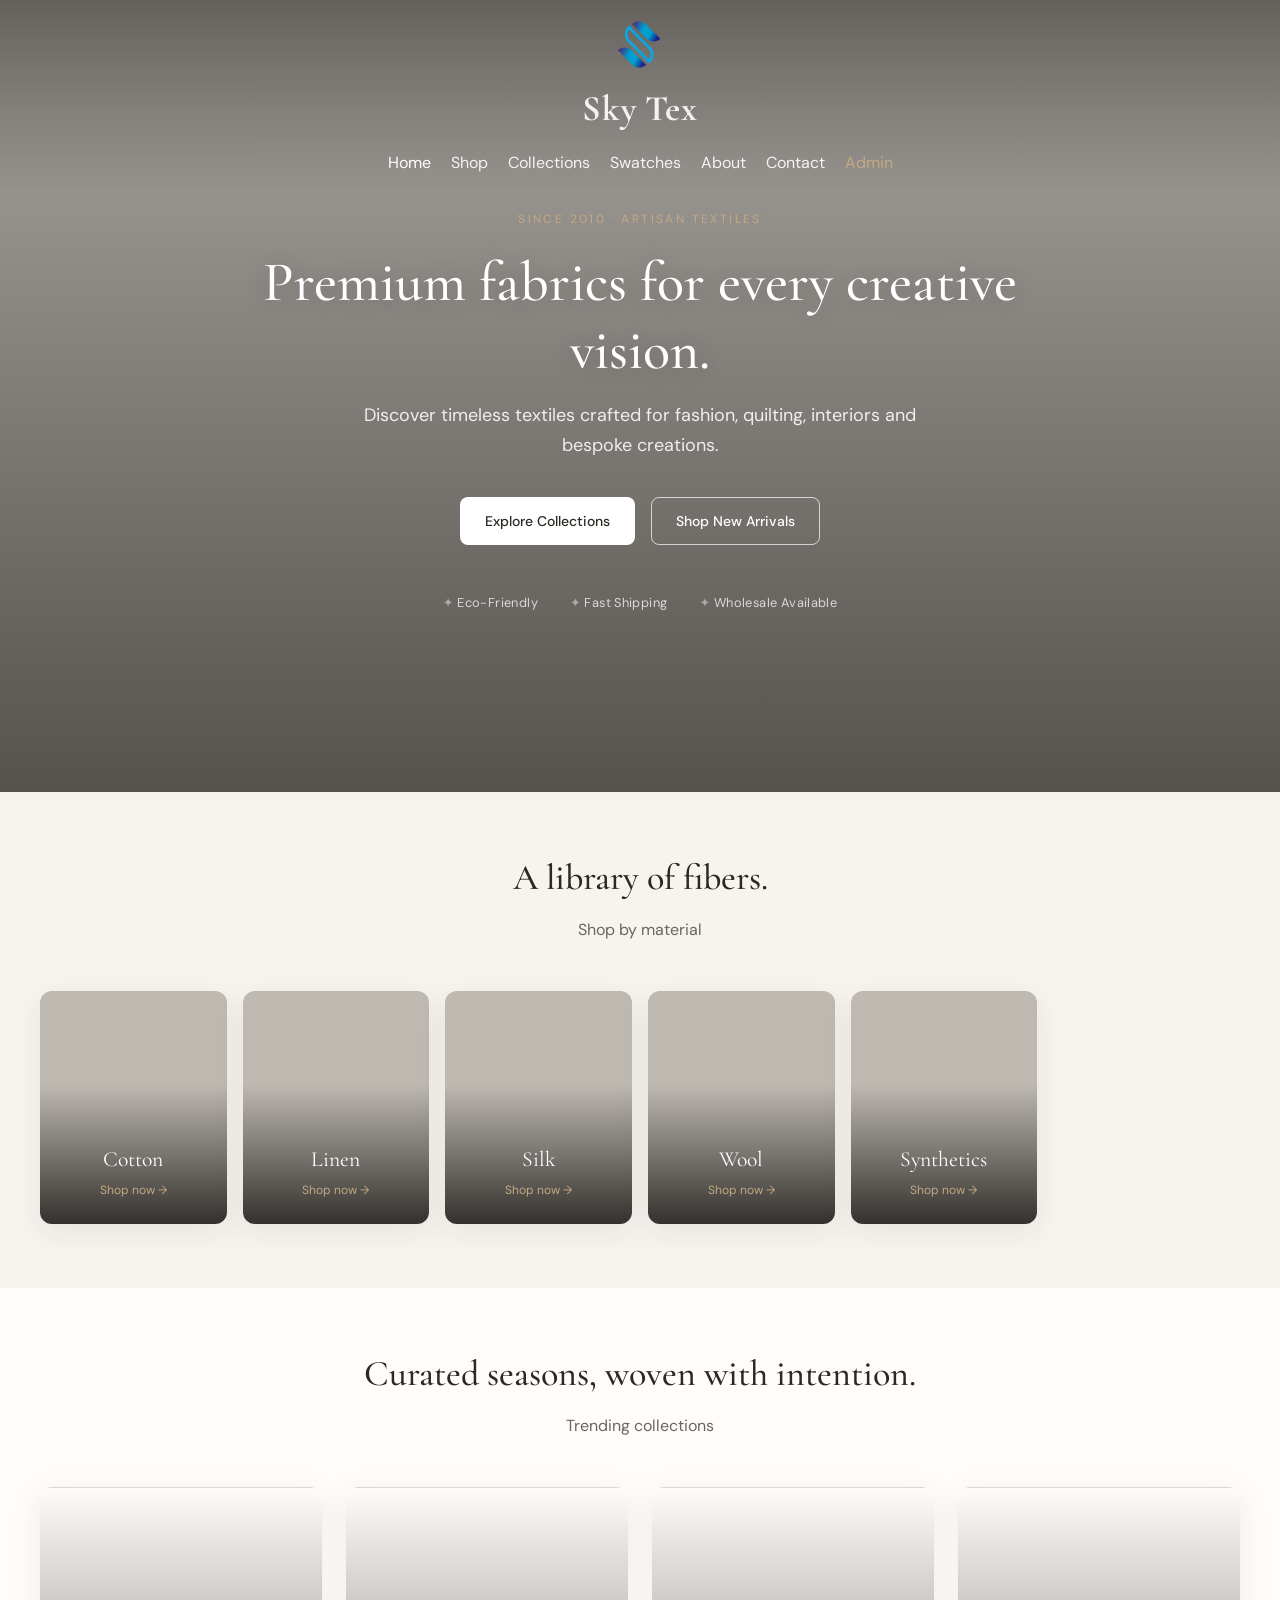
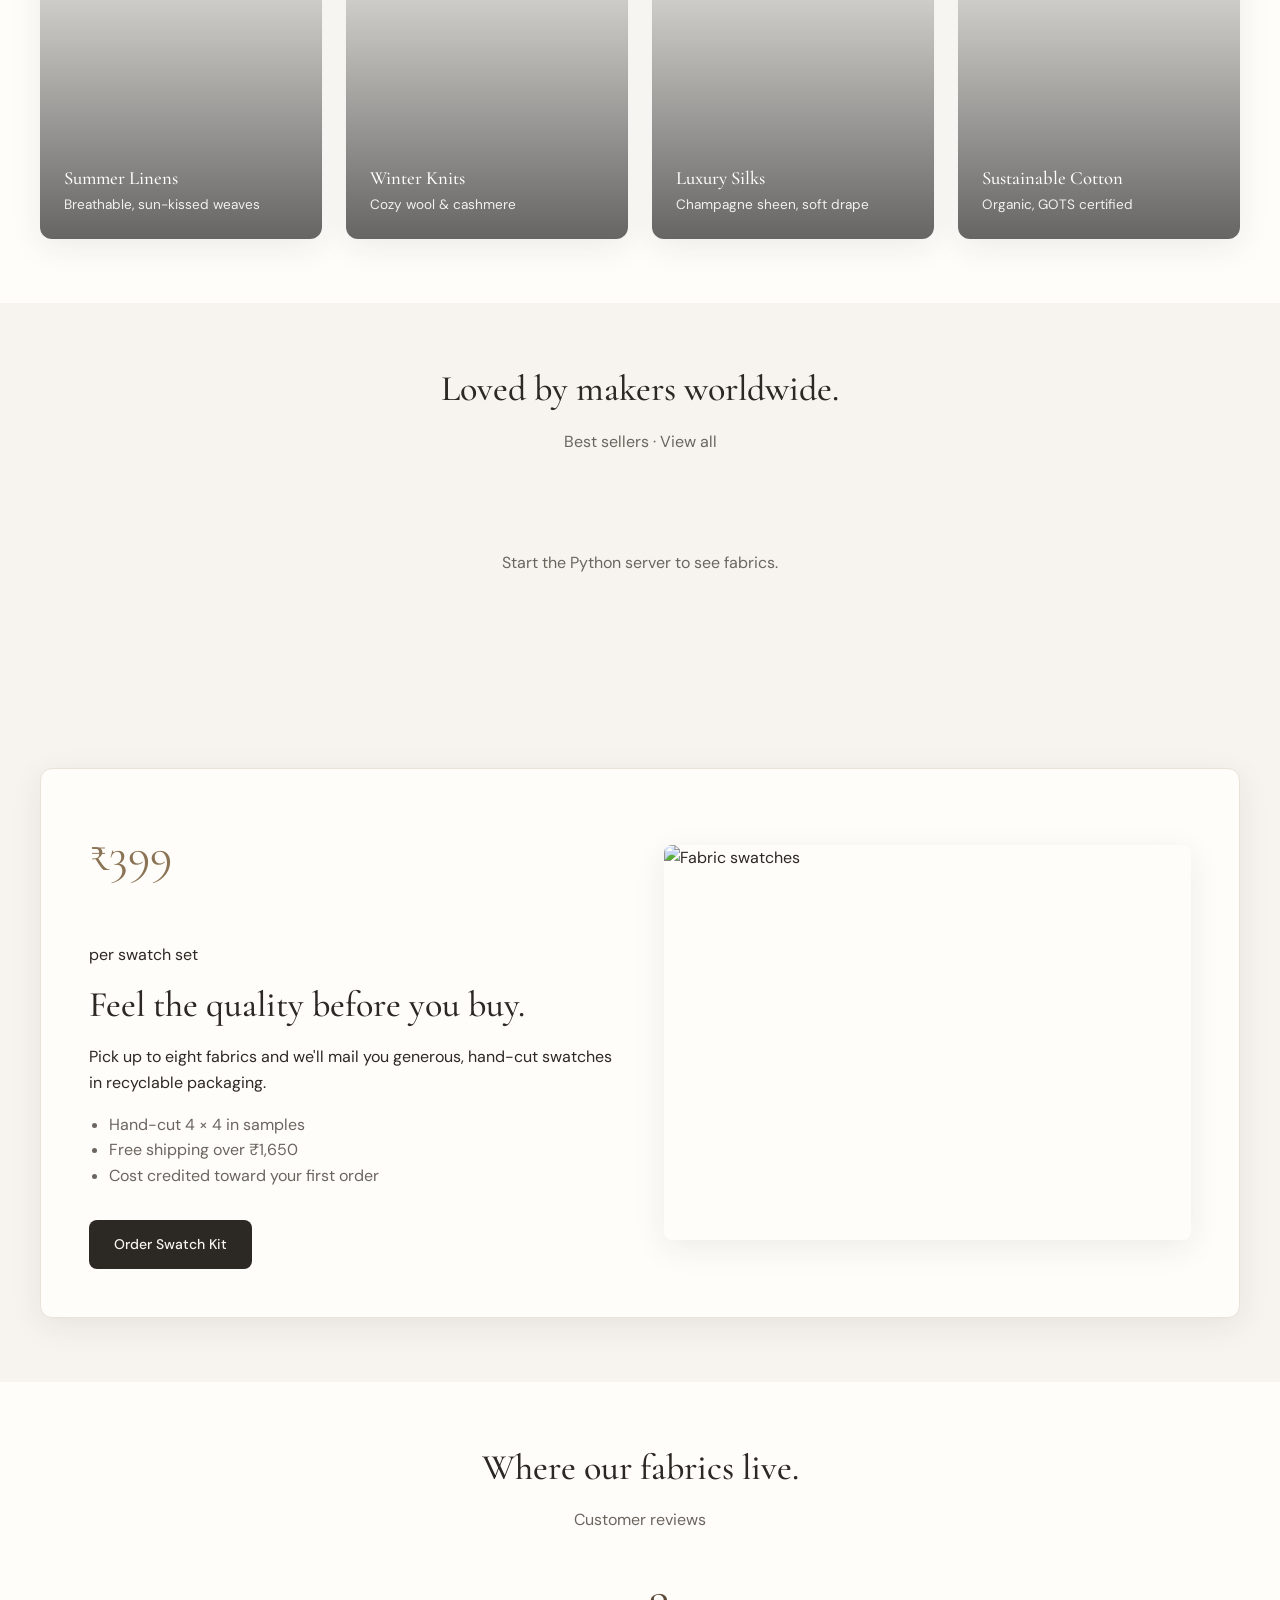
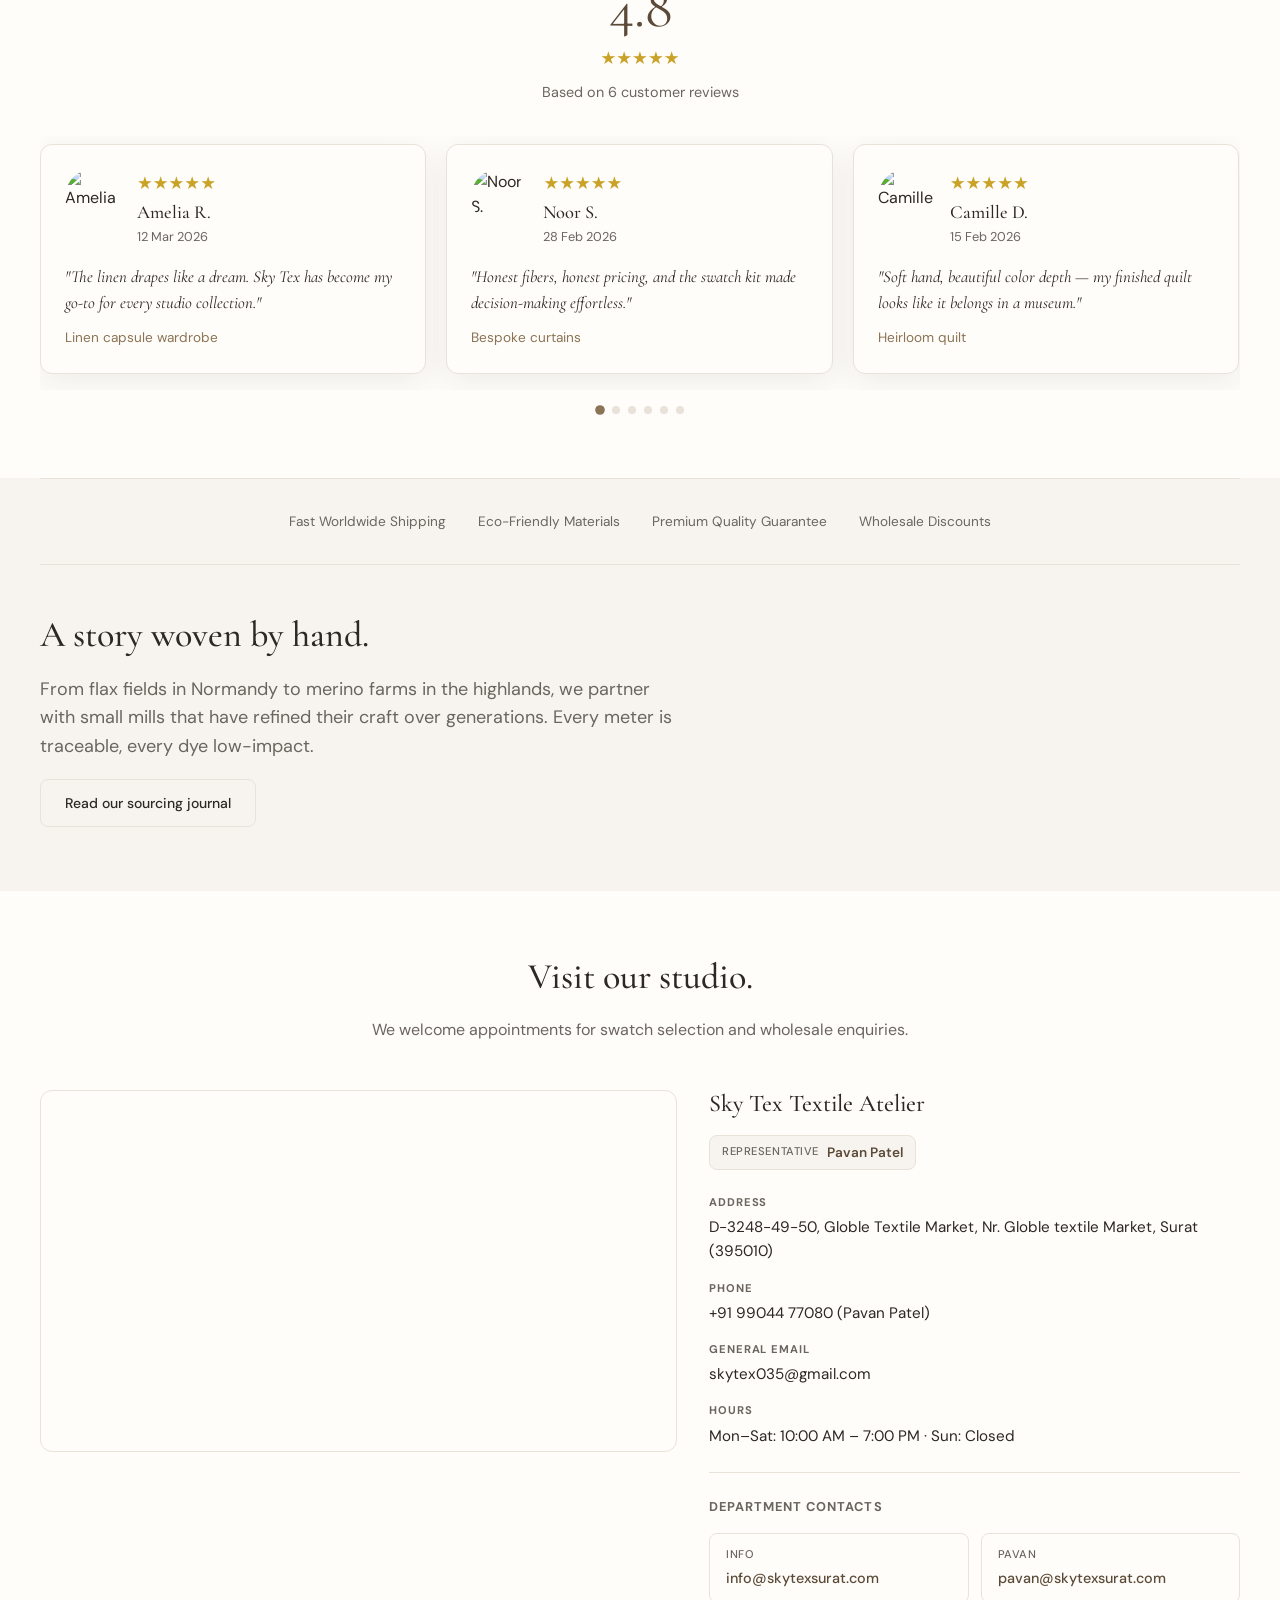
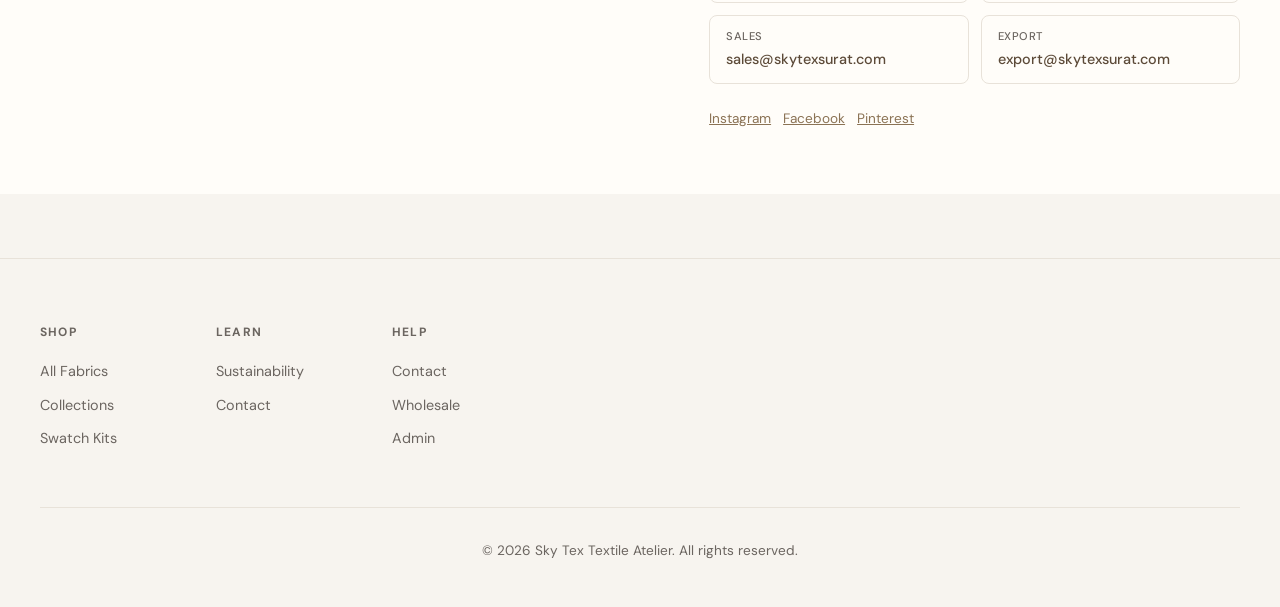
==== frontend/index.html @ 2ad79b0a "Add full project files" ====
<!DOCTYPE html>
<html lang="en">
<head>
  <meta charset="UTF-8" />
  <meta name="viewport" content="width=device-width, initial-scale=1.0" />
  <title>Sky Tex — Premium Fabrics</title>
  <link rel="preconnect" href="https://fonts.googleapis.com" />
  <link rel="preconnect" href="https://fonts.gstatic.com" crossorigin />
  <link href="https://fonts.googleapis.com/css2?family=Cormorant+Garamond:ital,wght@0,400;0,500;1,400&family=DM+Sans:wght@400;500&display=swap" rel="stylesheet" />
  <link rel="stylesheet" href="css/styles.css" />
</head>
<body class="page-home">
  <header class="site-header site-header--transparent">
    <div class="container site-header__inner">
      <a href="index.html" class="logo">
        <img src="assets/logo.png" alt="Sky Tex Logo" class="logo__img" />
        <span>Sky Tex</span>
      </a>
      <nav class="nav">
        <a href="index.html" class="is-active">Home</a>
        <a href="shop.html">Shop</a>
        <a href="collections.html">Collections</a>
        <a href="swatches.html">Swatches</a>
        <a href="about.html">About</a>
        <a href="contact.html">Contact</a>
        <a href="admin.html" class="nav-admin">Admin</a>
      </nav>
    </div>
  </header>

  <main>
    <section class="hero-banner">
      <div class="hero-banner__bg" aria-hidden="true"></div>
      <div class="hero-banner__content container">
        <p class="hero__eyebrow">Since 2010 · Artisan textiles</p>
        <h1>Premium fabrics for every creative vision.</h1>
        <p class="hero__subtitle">Discover timeless textiles crafted for fashion, quilting, interiors and bespoke creations.</p>
        <div class="hero__actions">
          <a href="collections.html" class="btn btn--light">Explore Collections</a>
          <a href="shop.html" class="btn btn--outline-light">Shop New Arrivals</a>
        </div>
        <div class="hero__badges">
          <span>Eco-Friendly</span>
          <span>Fast Shipping</span>
          <span>Wholesale Available</span>
        </div>
      </div>
    </section>

    <section class="section container">
      <div class="section__header">
        <h2>A library of fibers.</h2>
        <p>Shop by material</p>
      </div>
      <div class="material-grid">
        <a href="shop.html?material=Cotton" class="material-tile material-tile--cotton"><span>Cotton</span><small>Shop now →</small></a>
        <a href="shop.html?material=Linen" class="material-tile material-tile--linen"><span>Linen</span><small>Shop now →</small></a>
        <a href="shop.html?material=Silk" class="material-tile material-tile--silk"><span>Silk</span><small>Shop now →</small></a>
        <a href="shop.html?material=Wool" class="material-tile material-tile--wool"><span>Wool</span><small>Shop now →</small></a>
        <a href="shop.html?material=Synthetic" class="material-tile material-tile--synthetic"><span>Synthetics</span><small>Shop now →</small></a>
      </div>
    </section>

    <section class="section section--alt">
      <div class="container">
        <div class="section__header">
          <h2>Curated seasons, woven with intention.</h2>
          <p>Trending collections</p>
        </div>
        <div class="collection-cards">
          <a href="shop.html?material=Linen" class="collection-card" style="background-image:linear-gradient(to top,rgba(0,0,0,.6),transparent),url(https://ivory-weave-emporium.lovable.app/assets/coll-summer-DHcWFAnR.jpg)">
            <div><h3>Summer Linens</h3><p>Breathable, sun-kissed weaves</p></div>
          </a>
          <a href="shop.html?material=Wool" class="collection-card" style="background-image:linear-gradient(to top,rgba(0,0,0,.6),transparent),url(https://ivory-weave-emporium.lovable.app/assets/coll-winter-CS2j2F5r.jpg)">
            <div><h3>Winter Knits</h3><p>Cozy wool &amp; cashmere</p></div>
          </a>
          <a href="shop.html?material=Silk" class="collection-card" style="background-image:linear-gradient(to top,rgba(0,0,0,.6),transparent),url(https://ivory-weave-emporium.lovable.app/assets/coll-silk-BgEM3K8B.jpg)">
            <div><h3>Luxury Silks</h3><p>Champagne sheen, soft drape</p></div>
          </a>
          <a href="shop.html?material=Cotton" class="collection-card" style="background-image:linear-gradient(to top,rgba(0,0,0,.6),transparent),url(https://ivory-weave-emporium.lovable.app/assets/coll-cotton-BAh_OUdh.jpg)">
            <div><h3>Sustainable Cotton</h3><p>Organic, GOTS certified</p></div>
          </a>
        </div>
      </div>
    </section>

    <section class="section container">
      <div class="section__header">
        <h2>Loved by makers worldwide.</h2>
        <p>Best sellers · <a href="shop.html">View all</a></p>
      </div>
      <div id="bestsellers-grid" class="product-grid"></div>
    </section>

    <section class="section container">
      <div class="swatch-cta">
        <div>
          <p class="swatch-cta__price">₹399</p>
          <p>per swatch set</p>
          <h2>Feel the quality before you buy.</h2>
          <p>Pick up to eight fabrics and we'll mail you generous, hand-cut swatches in recyclable packaging.</p>
          <ul>
            <li>Hand-cut 4 × 4 in samples</li>
            <li>Free shipping over ₹1,650</li>
            <li>Cost credited toward your first order</li>
          </ul>
          <a href="swatches.html" class="btn btn--primary" style="margin-top:1rem">Order Swatch Kit</a>
        </div>
        <div>
          <img src="https://ivory-weave-emporium.lovable.app/assets/cat-linen-f832LvE8.jpg" alt="Fabric swatches" class="swatch-cta__img" />
        </div>
      </div>
    </section>

    <section class="section section--alt" id="reviews-section">
      <div class="container">
        <div class="section__header">
          <h2>Where our fabrics live.</h2>
          <p>Customer reviews</p>
        </div>
        <div id="reviews-container"></div>
      </div>
    </section>

    <div class="features-bar container">
      <span>Fast Worldwide Shipping</span>
      <span>Eco-Friendly Materials</span>
      <span>Premium Quality Guarantee</span>
      <span>Wholesale Discounts</span>
    </div>

    <section class="section container content-page">
      <h2>A story woven by hand.</h2>
      <p class="lead">From flax fields in Normandy to merino farms in the highlands, we partner with small mills that have refined their craft over generations. Every meter is traceable, every dye low-impact.</p>
      <a href="about.html" class="btn btn--ghost">Read our sourcing journal</a>
    </section>

    <section class="section section--alt location-section">
      <div class="container">
        <div class="section__header">
          <h2>Visit our studio.</h2>
          <p>We welcome appointments for swatch selection and wholesale enquiries.</p>
        </div>
        <div class="location-block">
          <div id="home-map" class="map-embed map-embed--large"></div>
          <div id="home-company-details"></div>
        </div>
      </div>
    </section>
  </main>

  <footer class="site-footer">
    <div class="container">
      <div class="footer-grid">
        <div>
          <h4>Shop</h4>
          <ul>
            <li><a href="shop.html">All Fabrics</a></li>
            <li><a href="collections.html">Collections</a></li>
            <li><a href="swatches.html">Swatch Kits</a></li>
          </ul>
        </div>
        <div>
          <h4>Learn</h4>
          <ul>
            <li><a href="about.html">Sustainability</a></li>
            <li><a href="contact.html">Contact</a></li>
          </ul>
        </div>
        <div>
          <h4>Help</h4>
          <ul>
            <li><a href="contact.html">Contact</a></li>
            <li><a href="contact.html">Wholesale</a></li>
            <li><a href="admin.html">Admin</a></li>
          </ul>
        </div>
      </div>
      <p class="footer-bottom">© 2026 Sky Tex Textile Atelier. All rights reserved.</p>
    </div>
  </footer>

  <script src="js/config.js"></script>
  <script src="js/api.js"></script>
  <script src="js/reviews.js"></script>
  <script src="js/home.js"></script>
</body>
</html>
---- frontend/css/styles.css ----
/* Sky Tex — Fabric Atelier */

:root {
  --bg: #f7f4ef;
  --bg-card: #fffdf9;
  --text: #2c2824;
  --text-muted: #6b6560;
  --accent: #8b7355;
  --accent-dark: #5c4a38;
  --accent-light: #c4a882;
  --border: #e8e2d9;
  --serif: "Cormorant Garamond", "Georgia", serif;
  --sans: "DM Sans", system-ui, sans-serif;
  --radius: 8px;
  --radius-lg: 12px;
  --shadow: 0 8px 32px rgba(44, 40, 36, 0.08);
  --shadow-lg: 0 16px 48px rgba(44, 40, 36, 0.12);
  --max: 1200px;
  --hero-img: url("https://images.unsplash.com/photo-1512436991641-6745cdb1723f?auto=format&fit=crop&w=1600&q=80");
}

*,
*::before,
*::after {
  box-sizing: border-box;
}

html {
  scroll-behavior: smooth;
}

body {
  margin: 0;
  font-family: var(--sans);
  font-size: 16px;
  line-height: 1.6;
  color: var(--text);
  background: var(--bg);
}

img {
  max-width: 100%;
  height: auto;
  display: block;
}

a {
  color: inherit;
  text-decoration: none;
}

h1, h2, h3 {
  font-family: var(--serif);
  font-weight: 500;
  line-height: 1.2;
  margin: 0 0 0.5em;
}

h1 { font-size: clamp(2.25rem, 5vw, 3.5rem); }
h2 { font-size: clamp(1.75rem, 3vw, 2.25rem); }

p { margin: 0 0 1em; }

.container {
  width: min(100% - 2rem, var(--max));
  margin-inline: auto;
}

/* Header */
.site-header {
  position: sticky;
  top: 0;
  z-index: 100;
  background: rgba(247, 244, 239, 0.95);
  backdrop-filter: blur(12px);
  border-bottom: 1px solid var(--border);
  transition: background 0.3s;
}

.site-header--transparent {
  position: fixed;
  left: 0;
  right: 0;
  background: linear-gradient(to bottom, rgba(30, 26, 22, 0.5), transparent);
  backdrop-filter: none;
  border-bottom: none;
}

.page-home .site-header--transparent .logo,
.page-home .site-header--transparent .nav a {
  color: rgba(255, 255, 255, 0.9);
}

.page-home .site-header--transparent .nav a:hover,
.page-home .site-header--transparent .nav a.is-active {
  color: #fff;
}

.page-home .site-header--transparent .nav-admin {
  color: var(--accent-light) !important;
}

.site-header__inner {
  display: flex;
  flex-direction: column;
  align-items: center;
  justify-content: center;
  padding: 1rem 0;
  gap: 0.75rem;
  width: 100%;
}

.logo {
  font-family: var(--serif);
  font-size: 2rem;
  letter-spacing: 0.02em;
  display: flex;
  flex-direction: column;
  align-items: center;
  gap: 0.5rem;
  font-weight: 700;
  text-align: center;
}

.logo__img {
  height: 3.5rem;
  width: auto;
  object-fit: contain;
  transition: transform 0.3s ease;
}

.logo span {
  font-size: 2.25rem;
}

.logo:hover .logo__img {
  transform: scale(1.05);
}

.nav {
  display: flex;
  gap: 1.25rem;
  flex-wrap: wrap;
  justify-content: center;
  text-align: center;
}

.nav a {
  font-size: 1rem;
  color: var(--text-muted);
  transition: color 0.2s;
}

.nav a:hover,
.nav a.is-active {
  color: var(--text);
}

.nav-admin {
  color: var(--accent) !important;
}

/* Buttons */
.btn {
  display: inline-flex;
  align-items: center;
  justify-content: center;
  padding: 0.75rem 1.5rem;
  font-family: var(--sans);
  font-size: 0.875rem;
  font-weight: 500;
  border: 1px solid transparent;
  border-radius: var(--radius);
  cursor: pointer;
  transition: all 0.2s;
}

.btn--primary {
  background: var(--text);
  color: var(--bg);
}

.btn--primary:hover {
  background: var(--accent-dark);
}

.btn--ghost {
  background: transparent;
  border-color: var(--border);
  color: var(--text);
}

.btn--ghost:hover {
  border-color: var(--text);
}

.btn--danger {
  background: #8b3a3a;
  color: #fff;
  border: none;
}

.btn--sm {
  padding: 0.4rem 0.75rem;
  font-size: 0.8rem;
}

.btn--block {
  width: 100%;
}

.btn--light {
  background: #fff;
  color: var(--text);
}

.btn--light:hover {
  background: var(--bg);
  transform: translateY(-1px);
}

.btn--outline-light {
  background: transparent;
  border: 1px solid rgba(255, 255, 255, 0.7);
  color: #fff;
}

.btn--outline-light:hover {
  background: rgba(255, 255, 255, 0.12);
  border-color: #fff;
}

.btn {
  transition: all 0.25s ease;
}

/* Hero banner (home) */
.hero-banner {
  position: relative;
  min-height: 88vh;
  display: flex;
  align-items: center;
  justify-content: center;
  overflow: hidden;
}

.hero-banner__bg {
  position: absolute;
  inset: 0;
  background-image: var(--hero-img);
  background-size: cover;
  background-position: center 30%;
  background-repeat: no-repeat;
  transform: scale(1.02);
}

.hero-banner__bg::after {
  content: "";
  position: absolute;
  inset: 0;
  background: linear-gradient(
    180deg,
    rgba(30, 26, 22, 0.35) 0%,
    rgba(30, 26, 22, 0.55) 50%,
    rgba(30, 26, 22, 0.75) 100%
  );
}

.hero-banner__content {
  position: relative;
  z-index: 2;
  text-align: center;
  color: #fff;
  padding: 7rem 1rem 5rem;
  max-width: 52rem;
}

.hero-banner h1 {
  color: #fff;
  text-shadow: 0 2px 24px rgba(0, 0, 0, 0.2);
  margin-bottom: 1rem;
}

.hero__subtitle {
  font-size: 1.125rem;
  color: rgba(255, 255, 255, 0.88);
  max-width: 36rem;
  margin: 0 auto 0.5rem;
  line-height: 1.7;
}

.hero__eyebrow {
  font-size: 0.75rem;
  letter-spacing: 0.2em;
  text-transform: uppercase;
  color: var(--accent-light);
  margin-bottom: 1.25rem;
}

.hero__actions {
  display: flex;
  gap: 1rem;
  justify-content: center;
  flex-wrap: wrap;
  margin-top: 2.25rem;
}

.hero__badges {
  display: flex;
  gap: 2rem;
  justify-content: center;
  flex-wrap: wrap;
  margin-top: 3rem;
  font-size: 0.8rem;
  color: rgba(255, 255, 255, 0.75);
  letter-spacing: 0.03em;
}

.hero__badges span::before {
  content: "✦ ";
  opacity: 0.6;
}

/* Legacy hero (other pages) */
.hero {
  padding: 4rem 0 5rem;
  text-align: center;
}

/* Sections */
.section {
  padding: 4rem 0;
}

.section--alt {
  background: var(--bg-card);
}

.section__header {
  text-align: center;
  max-width: 36rem;
  margin: 0 auto 3rem;
}

.section__header p {
  color: var(--text-muted);
}

/* Material tiles */
.material-grid {
  display: grid;
  grid-template-columns: repeat(auto-fill, minmax(160px, 1fr));
  gap: 1rem;
}

.material-tile {
  aspect-ratio: 4/5;
  background-color: var(--border);
  background-size: cover;
  background-position: center;
  border-radius: var(--radius-lg);
  display: flex;
  flex-direction: column;
  align-items: center;
  justify-content: flex-end;
  padding: 1.5rem;
  position: relative;
  overflow: hidden;
  transition: transform 0.3s ease, box-shadow 0.3s ease;
  box-shadow: var(--shadow);
  color: #fff;
}

.material-tile::before {
  content: "";
  position: absolute;
  inset: 0;
  background: linear-gradient(to top, rgba(20, 18, 16, 0.85) 0%, rgba(20, 18, 16, 0.2) 60%);
  transition: opacity 0.3s;
}

.material-tile:hover {
  transform: translateY(-6px);
  box-shadow: var(--shadow-lg);
}

.material-tile:hover::before {
  background: linear-gradient(to top, rgba(20, 18, 16, 0.9) 0%, rgba(20, 18, 16, 0.35) 70%);
}

.material-tile span,
.material-tile small {
  position: relative;
  z-index: 1;
}

.material-tile span {
  font-family: var(--serif);
  font-size: 1.35rem;
}

.material-tile small {
  font-size: 0.75rem;
  color: var(--accent-light);
  margin-top: 0.25rem;
}

.material-tile--cotton {
  background-image: url("https://ivory-weave-emporium.lovable.app/assets/cat-cotton-mljruhGk.jpg");
}

.material-tile--linen {
  background-image: url("https://ivory-weave-emporium.lovable.app/assets/cat-linen-f832LvE8.jpg");
}

.material-tile--silk {
  background-image: url("https://ivory-weave-emporium.lovable.app/assets/cat-silk-BJp8dj0T.jpg");
}

.material-tile--wool {
  background-image: url("https://ivory-weave-emporium.lovable.app/assets/cat-wool-DdISQokk.jpg");
}

.material-tile--synthetic {
  background-image: url("https://ivory-weave-emporium.lovable.app/assets/cat-synthetic-DbaEibcz.jpg");
}

/* Product grid */
.product-grid {
  display: grid;
  grid-template-columns: repeat(auto-fill, minmax(240px, 1fr));
  gap: 1.5rem;
}

.product-card {
  background: var(--bg-card);
  border-radius: var(--radius-lg);
  overflow: hidden;
  box-shadow: var(--shadow);
  transition: transform 0.3s ease, box-shadow 0.3s ease;
  border: 1px solid rgba(232, 226, 217, 0.6);
}

.product-card:hover {
  transform: translateY(-2px);
}

.product-card__image-wrap {
  display: block;
  position: relative;
  aspect-ratio: 3/4;
  overflow: hidden;
}

.product-card__image-wrap img {
  width: 100%;
  height: 100%;
  object-fit: cover;
}

.product-card__overlay {
  position: absolute;
  inset: 0;
  background: rgba(44, 40, 36, 0.35);
  display: flex;
  align-items: center;
  justify-content: center;
  opacity: 0;
  transition: opacity 0.2s;
}

.product-card:hover .product-card__overlay {
  opacity: 1;
}

.product-card__body {
  padding: 1rem 1.25rem 1.25rem;
}

.product-card__title {
  font-family: var(--serif);
  font-size: 1.1rem;
  display: block;
  margin-bottom: 0.25rem;
}

.product-card__meta {
  font-size: 0.8rem;
  color: var(--text-muted);
  margin: 0;
}

.product-card__price {
  font-weight: 500;
  margin: 0.25rem 0 0;
}

/* Shop page */
.shop-header {
  padding: 5rem 0 2.5rem;
  text-align: center;
  background: linear-gradient(180deg, #ebe6de 0%, var(--bg) 100%);
  margin: 0 calc(-1 * min(1rem, 50vw - 600px));
  padding-left: 1rem;
  padding-right: 1rem;
}

.shop-header h1 {
  font-size: clamp(2rem, 4vw, 2.75rem);
}

.shop-header p {
  color: var(--text-muted);
}

.filters {
  display: flex;
  flex-wrap: wrap;
  gap: 2rem;
  justify-content: center;
  padding: 1.5rem 0 2rem;
  border-bottom: 1px solid var(--border);
  margin-bottom: 2rem;
}

.filter-group h4 {
  font-size: 0.75rem;
  text-transform: uppercase;
  letter-spacing: 0.1em;
  color: var(--text-muted);
  margin: 0 0 0.5rem;
  font-family: var(--sans);
  font-weight: 500;
}

.filter-pills {
  display: flex;
  flex-wrap: wrap;
  gap: 0.5rem;
}

.filter-pills button {
  padding: 0.35rem 0.75rem;
  font-size: 0.8rem;
  background: transparent;
  border: 1px solid var(--border);
  border-radius: 999px;
  cursor: pointer;
  font-family: var(--sans);
  transition: all 0.2s;
}

.filter-pills button:hover,
.filter-pills button.is-active {
  background: var(--text);
  color: var(--bg);
  border-color: var(--text);
}

.search-bar {
  max-width: 320px;
  margin: 0 auto 2rem;
}

.search-bar input {
  width: 100%;
  padding: 0.75rem 1rem;
  border: 1px solid var(--border);
  border-radius: var(--radius);
  font-family: var(--sans);
  background: var(--bg-card);
}

/* Product detail */
.breadcrumb {
  font-size: 0.85rem;
  color: var(--text-muted);
  margin-bottom: 2rem;
}

.breadcrumb a:hover {
  color: var(--text);
}

.product-detail {
  display: grid;
  grid-template-columns: 1fr 1fr;
  gap: 3rem;
  align-items: start;
}

@media (max-width: 768px) {
  .product-detail {
    grid-template-columns: 1fr;
  }
}

.product-detail__image {
  border-radius: var(--radius);
  overflow: hidden;
  background: var(--border);
}

.product-detail__image img {
  width: 100%;
  aspect-ratio: 3/4;
  object-fit: cover;
}

.tag {
  display: inline-block;
  font-size: 0.75rem;
  text-transform: uppercase;
  letter-spacing: 0.08em;
  color: var(--accent);
  margin-bottom: 0.5rem;
}

.product-detail__reviews {
  color: var(--text-muted);
  font-size: 0.9rem;
}

.product-detail__price {
  font-size: 1.5rem;
  font-weight: 500;
  margin: 1rem 0;
}

.product-detail__desc {
  color: var(--text-muted);
  margin-bottom: 1.5rem;
}

.spec-list {
  display: grid;
  grid-template-columns: repeat(2, 1fr);
  gap: 0.75rem 1.5rem;
  margin: 0 0 2rem;
  font-size: 0.9rem;
}

.spec-list dt {
  color: var(--text-muted);
  font-weight: 400;
}

.spec-list dd {
  margin: 0;
  font-weight: 500;
}

.trust-badges {
  list-style: none;
  padding: 0;
  margin: 1.5rem 0 0;
  font-size: 0.85rem;
  color: var(--text-muted);
}

.trust-badges li {
  padding: 0.25rem 0;
}

/* Collections / content pages */
.content-page {
  padding: 3rem 0 4rem;
}

.content-page .lead {
  font-size: 1.125rem;
  color: var(--text-muted);
  max-width: 40rem;
}

.collection-cards {
  display: grid;
  grid-template-columns: repeat(auto-fill, minmax(260px, 1fr));
  gap: 1.5rem;
  margin-top: 2rem;
}

.collection-card {
  position: relative;
  border-radius: var(--radius-lg);
  overflow: hidden;
  aspect-ratio: 4/5;
  display: flex;
  align-items: flex-end;
  padding: 1.5rem;
  color: #fff;
  background-size: cover;
  background-position: center;
  box-shadow: var(--shadow);
  transition: transform 0.3s ease, box-shadow 0.3s ease;
}

.collection-card:hover {
  transform: translateY(-4px);
  box-shadow: var(--shadow-lg);
}

.collection-card h3 {
  color: #fff;
  margin: 0;
}

.collection-card p {
  font-size: 0.85rem;
  opacity: 0.9;
  margin: 0.25rem 0 0;
}

/* Swatch CTA */
.swatch-cta {
  display: grid;
  grid-template-columns: 1fr 1fr;
  gap: 3rem;
  align-items: center;
  background: var(--bg-card);
  padding: 3rem;
  border-radius: var(--radius-lg);
  box-shadow: var(--shadow);
  border: 1px solid var(--border);
}

.swatch-cta img,
.swatch-cta__img {
  border-radius: var(--radius);
  box-shadow: var(--shadow);
  width: 100%;
  aspect-ratio: 4/3;
  object-fit: cover;
}

@media (max-width: 768px) {
  .swatch-cta {
    grid-template-columns: 1fr;
  }
}

.swatch-cta__price {
  font-family: var(--serif);
  font-size: 3rem;
  color: var(--accent);
}

.swatch-cta ul {
  padding-left: 1.25rem;
  color: var(--text-muted);
}

/* Contact form */
.contact-form {
  max-width: 28rem;
  margin-top: 2rem;
}

.contact-form label {
  display: block;
  font-size: 0.85rem;
  margin-bottom: 0.35rem;
}

.contact-form input,
.contact-form textarea,
.admin-form input,
.admin-form select,
.admin-form textarea,
.stacked-form input {
  width: 100%;
  padding: 0.75rem 1rem;
  margin-bottom: 0;
  border: 1px solid var(--border);
  border-radius: var(--radius);
  font-family: var(--sans);
  font-size: 0.95rem;
  background: var(--bg);
  transition: border-color 0.2s, box-shadow 0.2s;
}

.contact-form input:focus,
.contact-form textarea:focus,
.admin-form input:focus,
.admin-form select:focus,
.admin-form textarea:focus,
.stacked-form input:focus {
  outline: none;
  border-color: var(--accent);
  box-shadow: 0 0 0 3px rgba(139, 115, 85, 0.15);
}

/* Stacked forms (admin login, etc.) */
.stacked-form .form-field,
.admin-form .form-row > div {
  margin-bottom: 1.25rem;
}

.stacked-form label,
.admin-form label,
.admin-login label {
  display: block;
  font-size: 0.8rem;
  font-weight: 500;
  letter-spacing: 0.04em;
  text-transform: uppercase;
  color: var(--text-muted);
  margin-bottom: 0.45rem;
}

.admin-form .form-row {
  gap: 1rem 1.25rem;
  margin-bottom: 0.25rem;
}

/* Newsletter */
.newsletter {
  text-align: center;
  padding: 3rem;
  background: var(--text);
  color: var(--bg);
  border-radius: var(--radius);
}

.newsletter h3 {
  color: var(--bg);
  font-style: italic;
}

.newsletter form {
  display: flex;
  gap: 0.5rem;
  max-width: 400px;
  margin: 1.5rem auto 0;
  flex-wrap: wrap;
  justify-content: center;
}

.newsletter input {
  flex: 1;
  min-width: 200px;
  padding: 0.75rem 1rem;
  border: none;
  border-radius: var(--radius);
}

/* Footer */
.site-footer {
  padding: 4rem 0 2rem;
  border-top: 1px solid var(--border);
  margin-top: 4rem;
}

.footer-grid {
  display: grid;
  grid-template-columns: repeat(auto-fill, minmax(140px, 1fr));
  gap: 2rem;
  margin-bottom: 3rem;
}

.footer-grid h4 {
  font-size: 0.75rem;
  text-transform: uppercase;
  letter-spacing: 0.1em;
  color: var(--text-muted);
  margin: 0 0 1rem;
  font-family: var(--sans);
}

.footer-grid ul {
  list-style: none;
  padding: 0;
  margin: 0;
}

.footer-grid li {
  margin-bottom: 0.5rem;
}

.footer-grid a {
  font-size: 0.9rem;
  color: var(--text-muted);
}

.footer-grid a:hover {
  color: var(--text);
}

.footer-bottom {
  text-align: center;
  font-size: 0.85rem;
  color: var(--text-muted);
  padding-top: 2rem;
  border-top: 1px solid var(--border);
}

/* Admin */
.admin-page {
  min-height: 80vh;
  padding: 3rem 0;
}

.admin-login {
  max-width: 420px;
  margin: 4rem auto;
  padding: 2.75rem 2.5rem;
  background: var(--bg-card);
  border-radius: var(--radius-lg);
  box-shadow: var(--shadow-lg);
  border: 1px solid var(--border);
}

.admin-login h1 {
  text-align: center;
  font-size: 2.25rem;
  margin-bottom: 0.25rem;
}

.admin-login .stacked-form {
  margin-top: 1.5rem;
}

.admin-login .btn--block {
  margin-top: 0.5rem;
  padding: 0.9rem;
}

.admin-login__subtitle {
  text-align: center;
  color: var(--text-muted);
  margin: 0 0 0.5rem;
  font-size: 0.95rem;
}

.admin-page {
  background: linear-gradient(180deg, var(--bg) 0%, #efe9e0 100%);
  min-height: calc(100vh - 80px);
}

.error-msg {
  color: #8b3a3a;
  font-size: 0.9rem;
  margin-top: 0.5rem;
}

.admin-dashboard h1 {
  margin-bottom: 0.5rem;
}

.admin-form {
  background: var(--bg-card);
  padding: 2rem;
  border-radius: var(--radius);
  margin: 2rem 0;
  box-shadow: var(--shadow);
}

.admin-form .form-row {
  display: grid;
  grid-template-columns: repeat(auto-fill, minmax(200px, 1fr));
  gap: 0 1rem;
}

.admin-table-wrap {
  overflow-x: auto;
}

.admin-table {
  width: 100%;
  border-collapse: collapse;
  font-size: 0.9rem;
}

.admin-table th,
.admin-table td {
  padding: 0.75rem;
  text-align: left;
  border-bottom: 1px solid var(--border);
}

.admin-thumb {
  width: 48px;
  height: 48px;
  object-fit: cover;
  border-radius: var(--radius);
}

.admin-actions {
  display: flex;
  gap: 0.5rem;
}

.admin-header {
  display: flex;
  justify-content: space-between;
  align-items: center;
  flex-wrap: wrap;
  gap: 1rem;
}

.hidden {
  display: none !important;
}

.empty-state {
  text-align: center;
  color: var(--text-muted);
  padding: 3rem;
  grid-column: 1 / -1;
}

/* Customer reviews */
.reviews-summary {
  text-align: center;
  margin-bottom: 2rem;
}

.reviews-summary__number {
  font-family: var(--serif);
  font-size: 3.5rem;
  line-height: 1;
  color: var(--accent-dark);
}

.reviews-summary__stars {
  margin: 0.5rem 0;
}

.reviews-summary__count {
  color: var(--text-muted);
  font-size: 0.9rem;
  margin: 0;
}

.star {
  color: var(--border);
  font-size: 1.1rem;
}

.star--filled {
  color: #c9a227;
}

.reviews-carousel {
  position: relative;
  display: flex;
  align-items: center;
  gap: 0.5rem;
}

.reviews-carousel__track {
  display: flex;
  gap: 1.25rem;
  overflow-x: auto;
  scroll-snap-type: x mandatory;
  scroll-behavior: smooth;
  -webkit-overflow-scrolling: touch;
  padding: 0.5rem 0 1rem;
  scrollbar-width: none;
}

.reviews-carousel__track::-webkit-scrollbar {
  display: none;
}

.review-card {
  flex: 0 0 min(100%, 340px);
  scroll-snap-align: start;
  background: var(--bg-card);
  padding: 1.5rem;
  border-radius: var(--radius-lg);
  border: 1px solid var(--border);
  box-shadow: var(--shadow);
}

.review-card__header {
  display: flex;
  gap: 1rem;
  align-items: flex-start;
  margin-bottom: 1rem;
}

.review-card__avatar {
  width: 56px;
  height: 56px;
  border-radius: 50%;
  object-fit: cover;
  flex-shrink: 0;
}

.review-card__name {
  font-family: var(--serif);
  font-size: 1.15rem;
  margin: 0.25rem 0 0;
}

.review-card__date {
  font-size: 0.8rem;
  color: var(--text-muted);
}

.review-card__text {
  font-family: var(--serif);
  font-size: 1.05rem;
  font-style: italic;
  margin: 0 0 0.75rem;
  line-height: 1.5;
}

.review-card__project {
  font-size: 0.85rem;
  color: var(--accent);
  margin: 0;
}

.reviews-carousel__btn {
  flex-shrink: 0;
  width: 2.5rem;
  height: 2.5rem;
  border: 1px solid var(--border);
  border-radius: 50%;
  background: var(--bg-card);
  cursor: pointer;
  font-size: 1.5rem;
  line-height: 1;
  color: var(--text);
  transition: all 0.2s;
}

.reviews-carousel__btn:hover {
  background: var(--text);
  color: var(--bg);
  border-color: var(--text);
}

.reviews-dots {
  display: flex;
  justify-content: center;
  gap: 0.5rem;
  margin-top: 1rem;
}

.reviews-dot {
  width: 8px;
  height: 8px;
  border-radius: 50%;
  border: none;
  background: var(--border);
  cursor: pointer;
  padding: 0;
}

.reviews-dot.is-active {
  background: var(--accent);
  transform: scale(1.2);
}

@media (min-width: 900px) {
  .review-card {
    flex: 0 0 calc(33.333% - 0.85rem);
  }
  .reviews-carousel__btn {
    display: none;
  }
}

/* Product gallery */
.product-gallery {
  display: flex;
  flex-direction: column;
  gap: 1rem;
}

.gallery-main {
  border-radius: var(--radius-lg);
  overflow: hidden;
  background: var(--border);
  aspect-ratio: 3/4;
}

.gallery-main__zoom {
  display: block;
  width: 100%;
  height: 100%;
  padding: 0;
  border: none;
  background: none;
  cursor: zoom-in;
}

.gallery-main__img {
  width: 100%;
  height: 100%;
  object-fit: cover;
}

.gallery-main__video {
  width: 100%;
  height: 100%;
  min-height: 320px;
}

.gallery-main__video iframe,
.gallery-main__video video {
  width: 100%;
  height: 100%;
  min-height: 360px;
  border: none;
  display: block;
}

.gallery-thumbs {
  display: grid;
  grid-template-columns: repeat(auto-fill, minmax(72px, 1fr));
  gap: 0.5rem;
}

.gallery-thumb {
  position: relative;
  padding: 0;
  border: 2px solid transparent;
  border-radius: var(--radius);
  overflow: hidden;
  cursor: pointer;
  aspect-ratio: 1;
  background: var(--border);
}

.gallery-thumb.is-active {
  border-color: var(--accent);
}

.gallery-thumb img {
  width: 100%;
  height: 100%;
  object-fit: cover;
}

.gallery-thumb__play {
  position: absolute;
  inset: 0;
  display: flex;
  align-items: center;
  justify-content: center;
  background: rgba(44, 40, 36, 0.45);
  color: #fff;
  font-size: 1.25rem;
}

/* Lightbox */
.lightbox {
  position: fixed;
  inset: 0;
  z-index: 1000;
  display: flex;
  align-items: center;
  justify-content: center;
}

.lightbox__backdrop {
  position: absolute;
  inset: 0;
  background: rgba(20, 18, 16, 0.9);
}

.lightbox__content {
  position: relative;
  z-index: 1;
  max-width: min(95vw, 1100px);
  max-height: 90vh;
}

.lightbox__body img {
  max-width: 100%;
  max-height: 90vh;
  object-fit: contain;
  border-radius: var(--radius);
}

.lightbox__close {
  position: absolute;
  top: -2.5rem;
  right: 0;
  background: none;
  border: none;
  color: #fff;
  font-size: 2rem;
  cursor: pointer;
}

/* WhatsApp button */
.btn--whatsapp {
  background: #25d366;
  color: #fff;
  border: none;
  gap: 0.5rem;
}

.btn--whatsapp:hover {
  background: #1da851;
  color: #fff;
}

.btn__icon {
  flex-shrink: 0;
}

.product-purchase {
  margin: 1.5rem 0;
  padding: 1.25rem;
  background: var(--bg-card);
  border: 1px solid var(--border);
  border-radius: var(--radius-lg);
}

.product-purchase__label {
  font-size: 0.75rem;
  text-transform: uppercase;
  letter-spacing: 0.08em;
  color: var(--text-muted);
  margin: 0 0 0.25rem;
}

.product-purchase__price {
  font-family: var(--serif);
  font-size: 2rem;
  font-weight: 500;
  margin: 0 0 1rem;
  color: var(--accent-dark);
}

/* Location / map */
.location-block {
  display: grid;
  grid-template-columns: 1.2fr 1fr;
  gap: 2rem;
  align-items: start;
}

.map-embed {
  border-radius: var(--radius-lg);
  overflow: hidden;
  border: 1px solid var(--border);
  min-height: 280px;
}

.map-embed--large {
  min-height: 360px;
}

.map-embed iframe {
  display: block;
  width: 100%;
  height: 100%;
  min-height: inherit;
}

.company-details h3 {
  font-size: 1.5rem;
  margin-bottom: 1rem;
}

.company-details__list {
  list-style: none;
  padding: 0;
  margin: 0 0 1.5rem;
}

.company-details__list li {
  margin-bottom: 1rem;
  font-size: 0.95rem;
}

.company-details__list strong {
  display: block;
  font-size: 0.7rem;
  text-transform: uppercase;
  letter-spacing: 0.08em;
  color: var(--text-muted);
  margin-bottom: 0.2rem;
  font-family: var(--sans);
}

.company-details__social {
  display: flex;
  flex-wrap: wrap;
  gap: 0.75rem;
}

.social-link {
  font-size: 0.85rem;
  color: var(--accent);
  text-decoration: underline;
}

/* Contact page */
.contact-page-header {
  margin-bottom: 2rem;
}

.contact-layout {
  display: grid;
  grid-template-columns: 1fr 1fr;
  gap: 3rem;
  align-items: start;
  margin-bottom: 3rem;
}

.contact-form--full {
  max-width: none;
}

.contact-form .form-field {
  margin-bottom: 1.25rem;
}

.field-error {
  display: block;
  color: #8b3a3a;
  font-size: 0.8rem;
  margin-top: 0.35rem;
  min-height: 1.1em;
}

.contact-form input.is-invalid,
.contact-form textarea.is-invalid {
  border-color: #8b3a3a;
}

.contact-success {
  padding: 2rem;
  background: var(--bg-card);
  border-radius: var(--radius-lg);
  border: 1px solid var(--accent-light);
  text-align: center;
}

.contact-success h3 {
  color: var(--accent-dark);
}

.contact-layout__info {
  background: var(--bg-card);
  padding: 2rem;
  border-radius: var(--radius-lg);
  border: 1px solid var(--border);
}

.contact-map-section h2 {
  margin-bottom: 1rem;
}

/* Admin media upload */
.media-drop-zone {
  border: 2px dashed var(--border);
  border-radius: var(--radius-lg);
  padding: 2rem;
  text-align: center;
  cursor: pointer;
  background: var(--bg);
  transition: border-color 0.2s, background 0.2s;
  margin-bottom: 1rem;
}

.media-drop-zone:hover,
.media-drop-zone.is-dragover {
  border-color: var(--accent);
  background: rgba(139, 115, 85, 0.06);
}

.media-drop-zone p {
  margin: 0.25rem 0;
  color: var(--text-muted);
}

.field-help {
  font-size: 0.8rem;
  color: var(--text-muted);
  margin: 0.35rem 0 1rem;
}

.media-url-row {
  display: flex;
  gap: 0.5rem;
  margin-bottom: 1rem;
  flex-wrap: wrap;
}

.media-url-row input {
  flex: 1;
  min-width: 200px;
  padding: 0.75rem 1rem;
  border: 1px solid var(--border);
  border-radius: var(--radius);
  font-family: var(--sans);
}

.media-preview-grid {
  display: grid;
  grid-template-columns: repeat(auto-fill, minmax(100px, 1fr));
  gap: 0.75rem;
  margin-bottom: 1.5rem;
}

.media-preview {
  position: relative;
  aspect-ratio: 1;
  border-radius: var(--radius);
  overflow: hidden;
  border: 1px solid var(--border);
}

.media-preview img,
.media-preview video {
  width: 100%;
  height: 100%;
  object-fit: cover;
}

.media-preview__video-wrap {
  position: relative;
  width: 100%;
  height: 100%;
}

.media-preview__play {
  position: absolute;
  inset: 0;
  display: flex;
  align-items: center;
  justify-content: center;
  background: rgba(0, 0, 0, 0.4);
  color: #fff;
  font-size: 1.5rem;
  pointer-events: none;
}

.media-preview__remove {
  position: absolute;
  top: 4px;
  right: 4px;
  width: 24px;
  height: 24px;
  border: none;
  border-radius: 50%;
  background: rgba(139, 58, 58, 0.9);
  color: #fff;
  cursor: pointer;
  font-size: 1rem;
  line-height: 1;
}

@media (max-width: 768px) {
  .location-block,
  .contact-layout {
    grid-template-columns: 1fr;
  }
  .reviews-carousel__btn {
    display: flex;
  }
}

.features-bar {
  display: flex;
  flex-wrap: wrap;
  justify-content: center;
  gap: 2rem;
  padding: 2rem 0;
  font-size: 0.85rem;
  color: var(--text-muted);
  border-top: 1px solid var(--border);
  border-bottom: 1px solid var(--border);
}

/* Contact Representative Badge */
.contact-person-badge {
  display: inline-flex;
  align-items: center;
  gap: 0.5rem;
  background: var(--bg);
  border: 1px solid var(--border);
  padding: 0.35rem 0.75rem;
  border-radius: var(--radius);
  margin-bottom: 1.5rem;
  font-size: 0.85rem;
}
.contact-person-badge .badge-label {
  color: var(--text-muted);
  font-size: 0.7rem;
  text-transform: uppercase;
  letter-spacing: 0.05em;
  font-weight: 500;
}
.contact-person-badge .badge-name {
  color: var(--accent-dark);
  font-weight: 600;
}

/* Department Contacts Section */
.company-departments {
  margin: 1.5rem 0;
  padding-top: 1.5rem;
  border-top: 1px solid var(--border);
}
.company-departments h4 {
  font-size: 0.8rem;
  text-transform: uppercase;
  letter-spacing: 0.08em;
  color: var(--text-muted);
  margin: 0 0 1rem;
  font-family: var(--sans);
}
.dept-emails-grid {
  display: grid;
  grid-template-columns: repeat(auto-fill, minmax(220px, 1fr));
  gap: 0.75rem;
}
.dept-email-item {
  display: flex;
  flex-direction: column;
  background: var(--bg-card);
  padding: 0.75rem 1rem;
  border-radius: var(--radius);
  border: 1px solid var(--border);
  transition: all 0.2s ease;
}
.dept-email-item:hover {
  border-color: var(--accent);
  box-shadow: var(--shadow);
}
.dept-name {
  font-size: 0.7rem;
  text-transform: uppercase;
  letter-spacing: 0.05em;
  color: var(--text-muted);
  margin-bottom: 0.15rem;
  font-weight: 500;
}
.dept-link {
  font-size: 0.9rem;
  color: var(--accent-dark);
  font-weight: 500;
  word-break: break-all;
}
.dept-link:hover {
  color: var(--accent);
  text-decoration: underline;
}
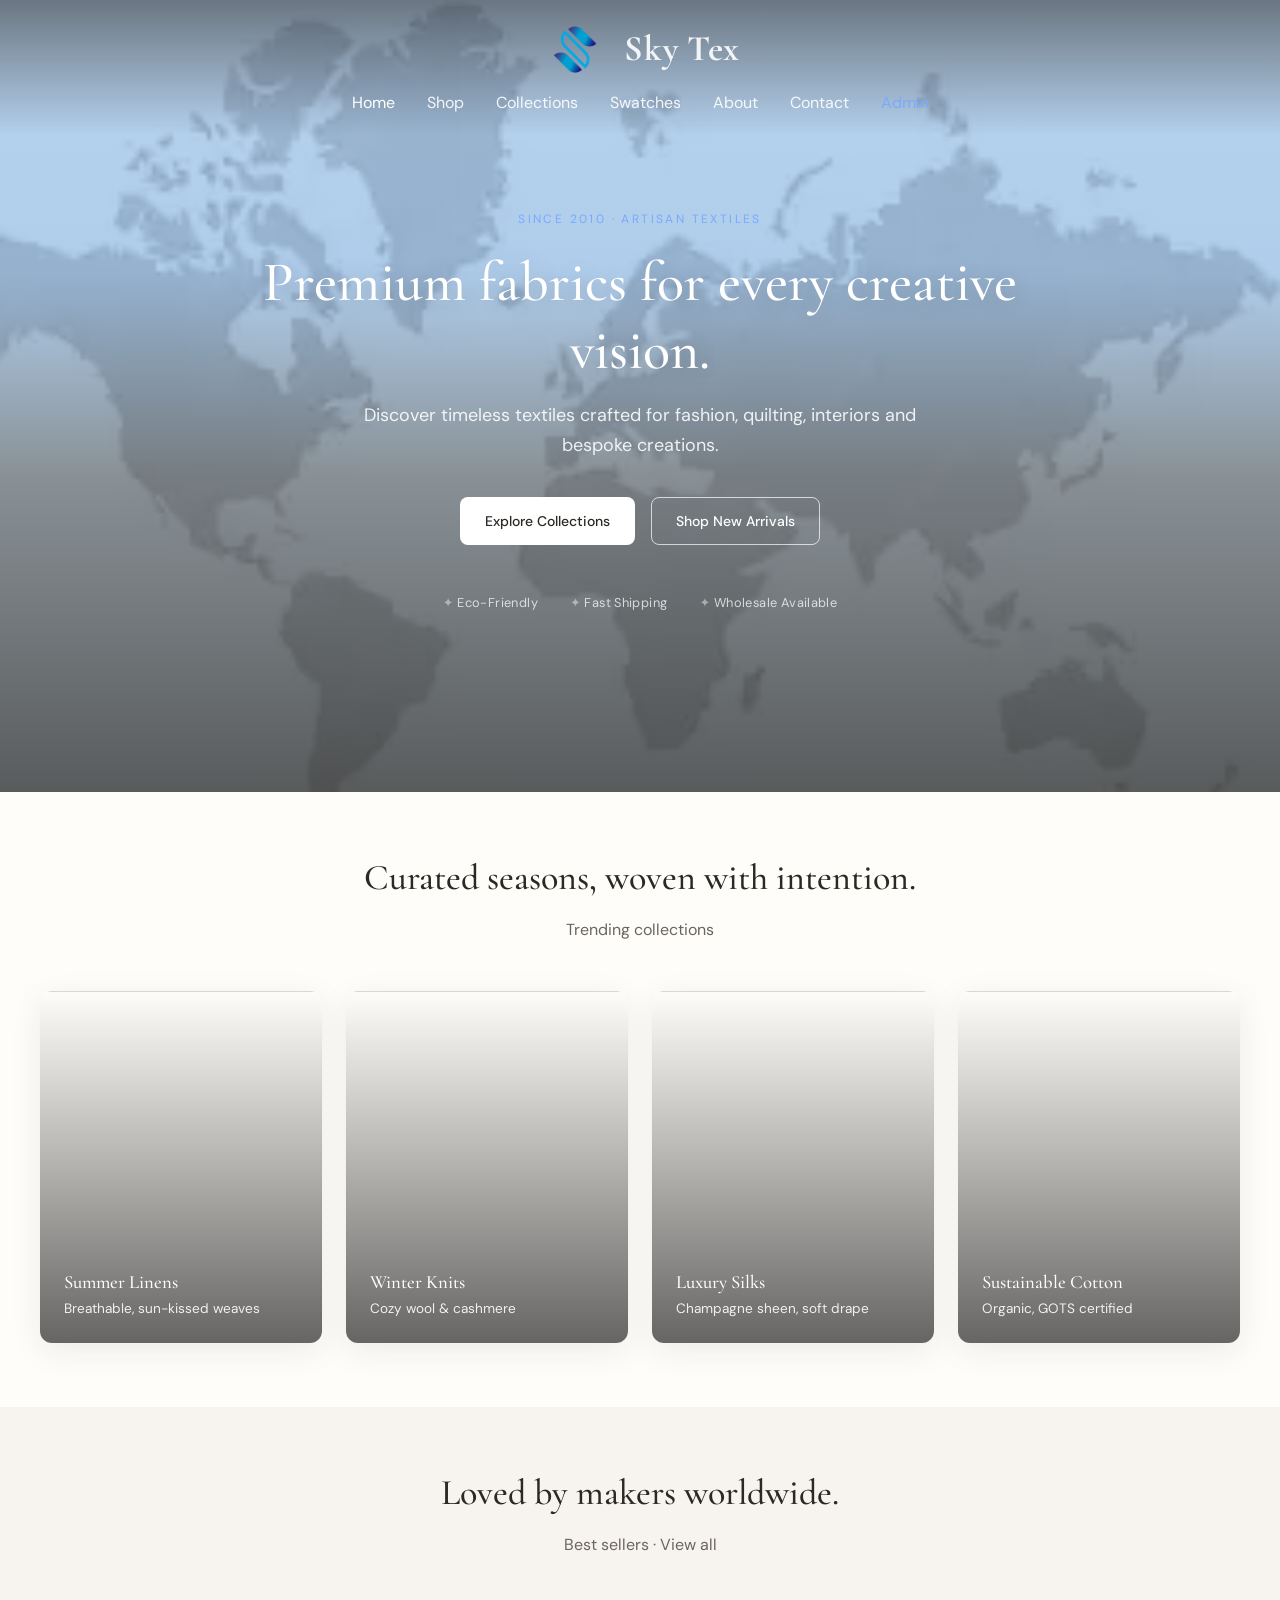
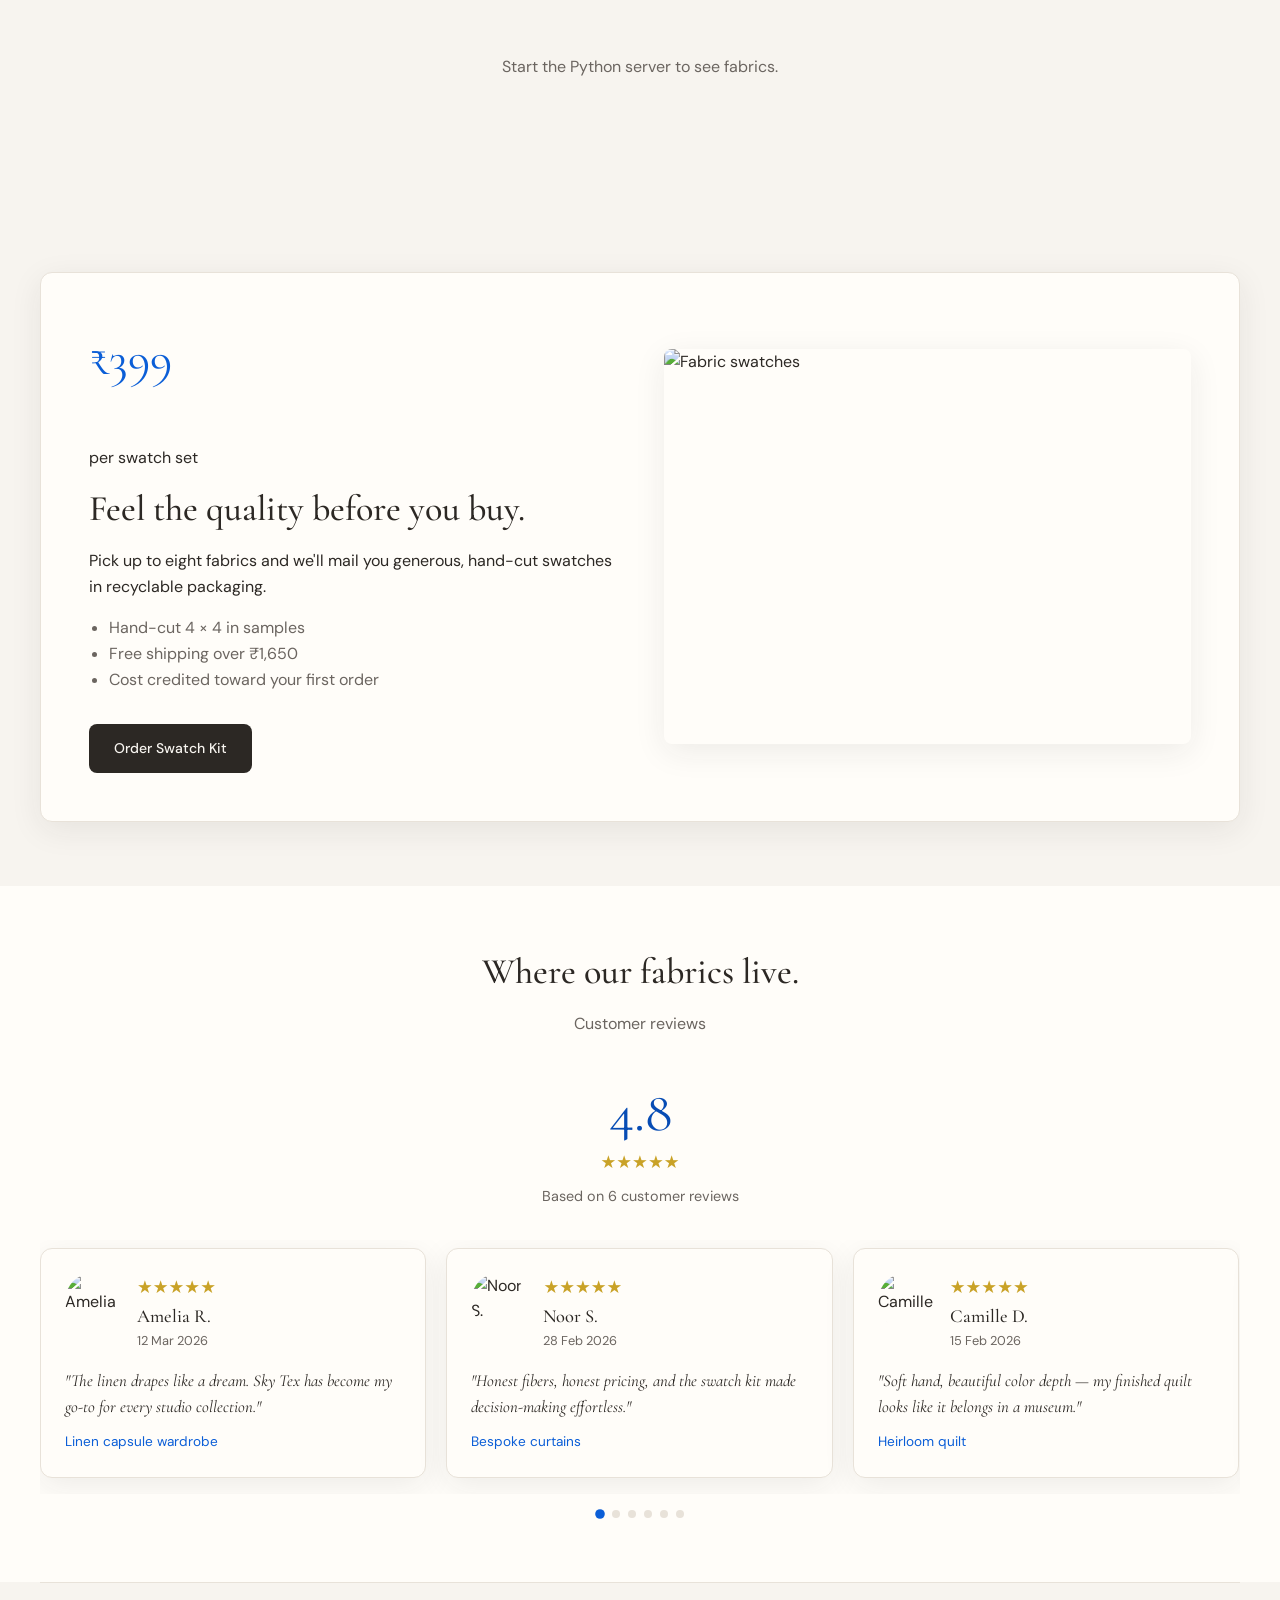
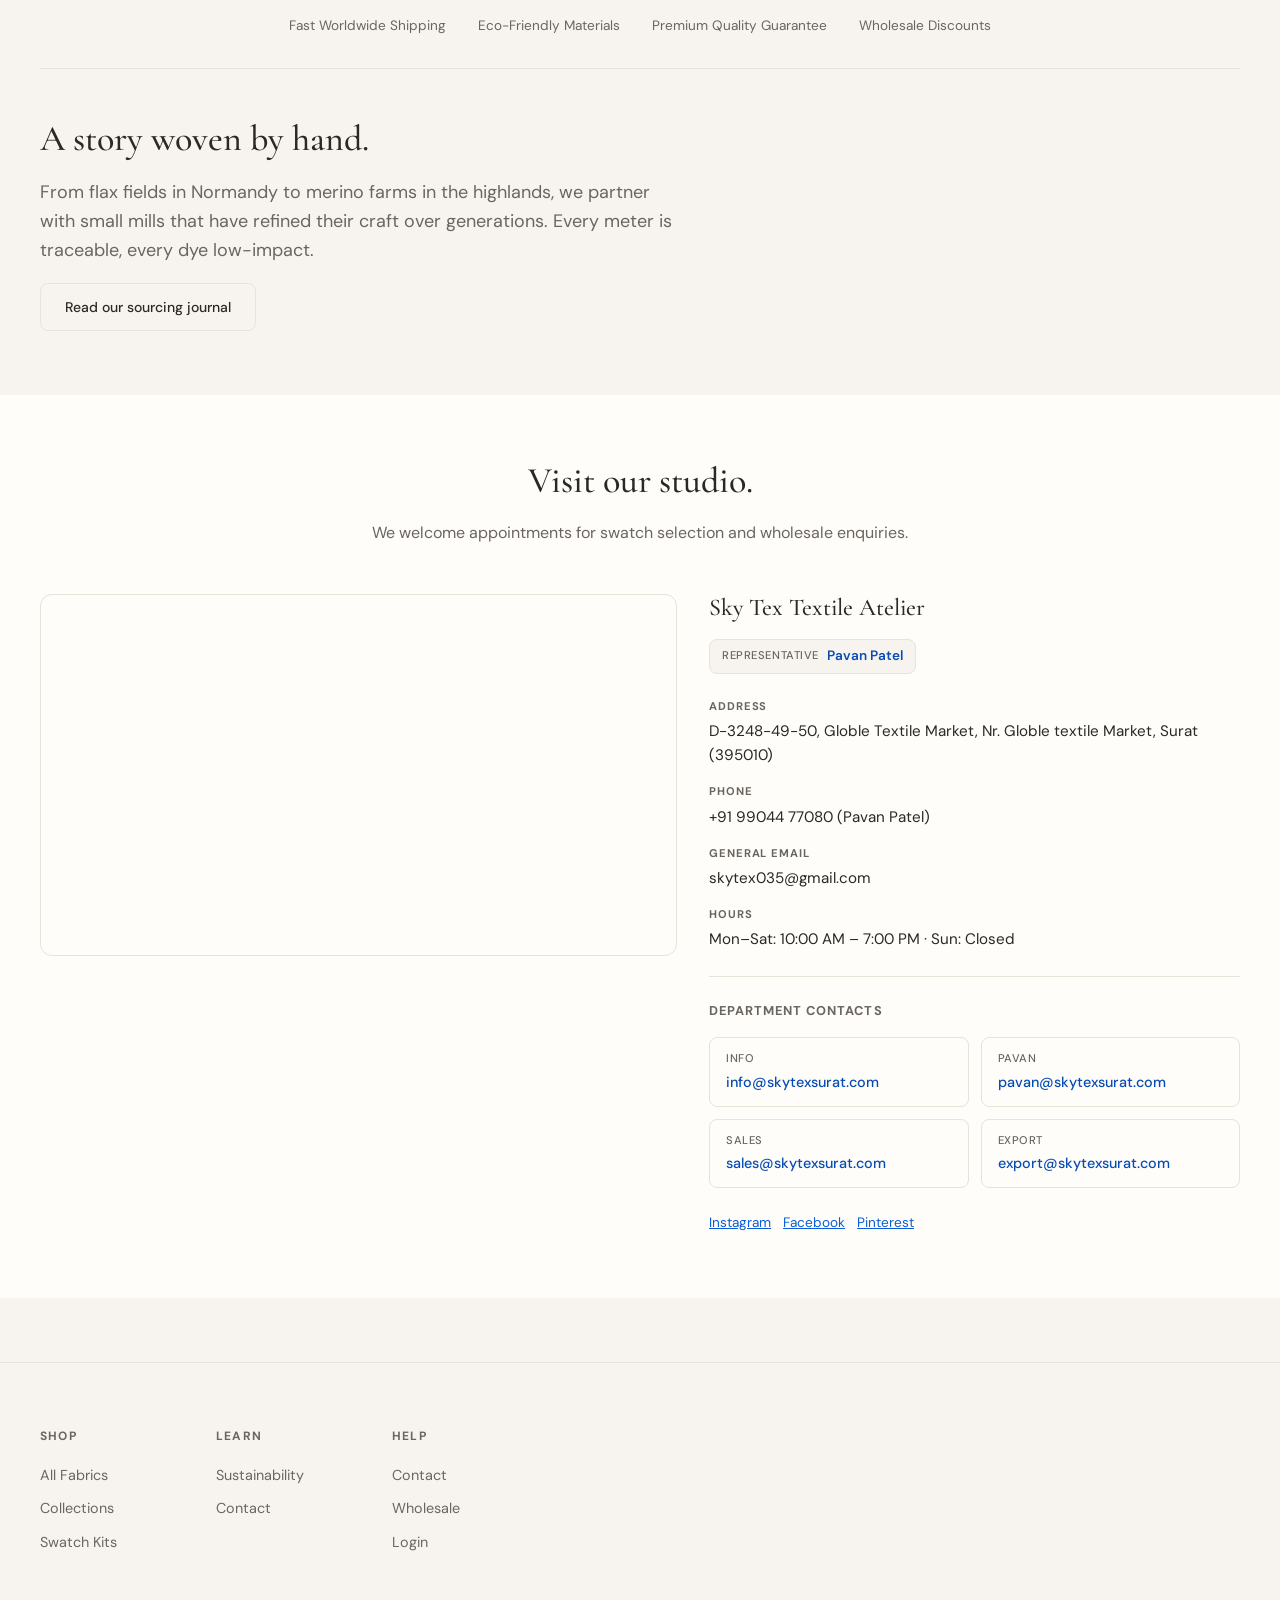
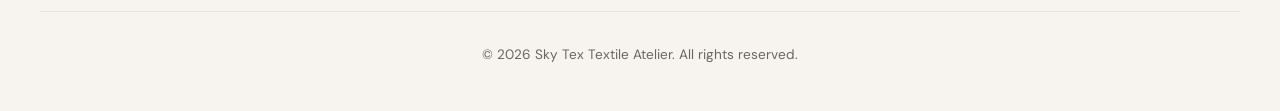
==== commit 12a913ef: "anything" ====
--- a/frontend/index.html
+++ b/frontend/index.html
@@ -47,19 +47,7 @@
       </div>
     </section>
 
-    <section class="section container">
-      <div class="section__header">
-        <h2>A library of fibers.</h2>
-        <p>Shop by material</p>
-      </div>
-      <div class="material-grid">
-        <a href="shop.html?material=Cotton" class="material-tile material-tile--cotton"><span>Cotton</span><small>Shop now →</small></a>
-        <a href="shop.html?material=Linen" class="material-tile material-tile--linen"><span>Linen</span><small>Shop now →</small></a>
-        <a href="shop.html?material=Silk" class="material-tile material-tile--silk"><span>Silk</span><small>Shop now →</small></a>
-        <a href="shop.html?material=Wool" class="material-tile material-tile--wool"><span>Wool</span><small>Shop now →</small></a>
-        <a href="shop.html?material=Synthetic" class="material-tile material-tile--synthetic"><span>Synthetics</span><small>Shop now →</small></a>
-      </div>
-    </section>
+
 
     <section class="section section--alt">
       <div class="container">
@@ -172,7 +160,7 @@
           <ul>
             <li><a href="contact.html">Contact</a></li>
             <li><a href="contact.html">Wholesale</a></li>
-            <li><a href="admin.html">Admin</a></li>
+            <li><a href="admin.html">Login</a></li>
           </ul>
         </div>
       </div>
--- a/frontend/css/styles.css
+++ b/frontend/css/styles.css
@@ -5,9 +5,9 @@
   --bg-card: #fffdf9;
   --text: #2c2824;
   --text-muted: #6b6560;
-  --accent: #8b7355;
-  --accent-dark: #5c4a38;
-  --accent-light: #c4a882;
+  --accent: #0b5ed7;
+  --accent-dark: #074cb4;
+  --accent-light: #7aa9ff;
   --border: #e8e2d9;
   --serif: "Cormorant Garamond", "Georgia", serif;
   --sans: "DM Sans", system-ui, sans-serif;
@@ -16,7 +16,7 @@
   --shadow: 0 8px 32px rgba(44, 40, 36, 0.08);
   --shadow-lg: 0 16px 48px rgba(44, 40, 36, 0.12);
   --max: 1200px;
-  --hero-img: url("https://images.unsplash.com/photo-1512436991641-6745cdb1723f?auto=format&fit=crop&w=1600&q=80");
+  --hero-img: url("../assets/OIP.webp");
 }
 
 *,
@@ -102,9 +102,9 @@
 
 .site-header__inner {
   display: flex;
-  flex-direction: column;
+  flex-wrap: wrap;
   align-items: center;
-  justify-content: center;
+  justify-content: space-between;
   padding: 1rem 0;
   gap: 0.75rem;
   width: 100%;
@@ -115,11 +115,11 @@
   font-size: 2rem;
   letter-spacing: 0.02em;
   display: flex;
-  flex-direction: column;
+  flex-direction: row;
   align-items: center;
-  gap: 0.5rem;
+  gap: 0.75rem;
   font-weight: 700;
-  text-align: center;
+  text-align: left;
 }
 
 .logo__img {
@@ -153,11 +153,16 @@
 
 .nav a:hover,
 .nav a.is-active {
-  color: var(--text);
+  color: var(--accent);
 }
 
 .nav-admin {
   color: var(--accent) !important;
+}
+
+.admin-login h1,
+.admin-header h1 {
+  color: var(--accent);
 }
 
 /* Buttons */
@@ -194,6 +199,38 @@
   border-color: var(--text);
 }
 
+@media (max-width: 740px) {
+  .site-header__inner {
+    flex-direction: column;
+    align-items: center;
+  }
+  .logo {
+    justify-content: center;
+    text-align: center;
+  }
+  .nav {
+    justify-content: center;
+  }
+}
+
+/* Center header on the homepage: logo above centered nav */
+.page-home .site-header__inner {
+  flex-direction: column;
+  align-items: center;
+  justify-content: center;
+  gap: 0.5rem;
+  padding: 1.25rem 0;
+}
+.page-home .site-header__inner .logo {
+  order: 1;
+  margin-bottom: 0.25rem;
+  text-align: center;
+}
+.page-home .site-header__inner .nav {
+  order: 2;
+  gap: 2rem;
+}
+
 .btn--danger {
   background: #8b3a3a;
   color: #fff;
@@ -252,18 +289,24 @@
   background-position: center 30%;
   background-repeat: no-repeat;
   transform: scale(1.02);
+  /* allow color blend for subtle tint */
+  background-color: rgba(3, 73, 162, 0.12);
+  background-blend-mode: overlay;
 }
 
 .hero-banner__bg::after {
   content: "";
   position: absolute;
   inset: 0;
+  /* combine a soft blue tint with the existing dark vignette */
   background: linear-gradient(
-    180deg,
-    rgba(30, 26, 22, 0.35) 0%,
-    rgba(30, 26, 22, 0.55) 50%,
-    rgba(30, 26, 22, 0.75) 100%
-  );
+      180deg,
+      rgba(3, 73, 162, 0.18) 0%,
+      rgba(3, 73, 162, 0.22) 35%,
+      rgba(30, 26, 22, 0.45) 60%,
+      rgba(30, 26, 22, 0.7) 100%
+    );
+  pointer-events: none;
 }
 
 .hero-banner__content {
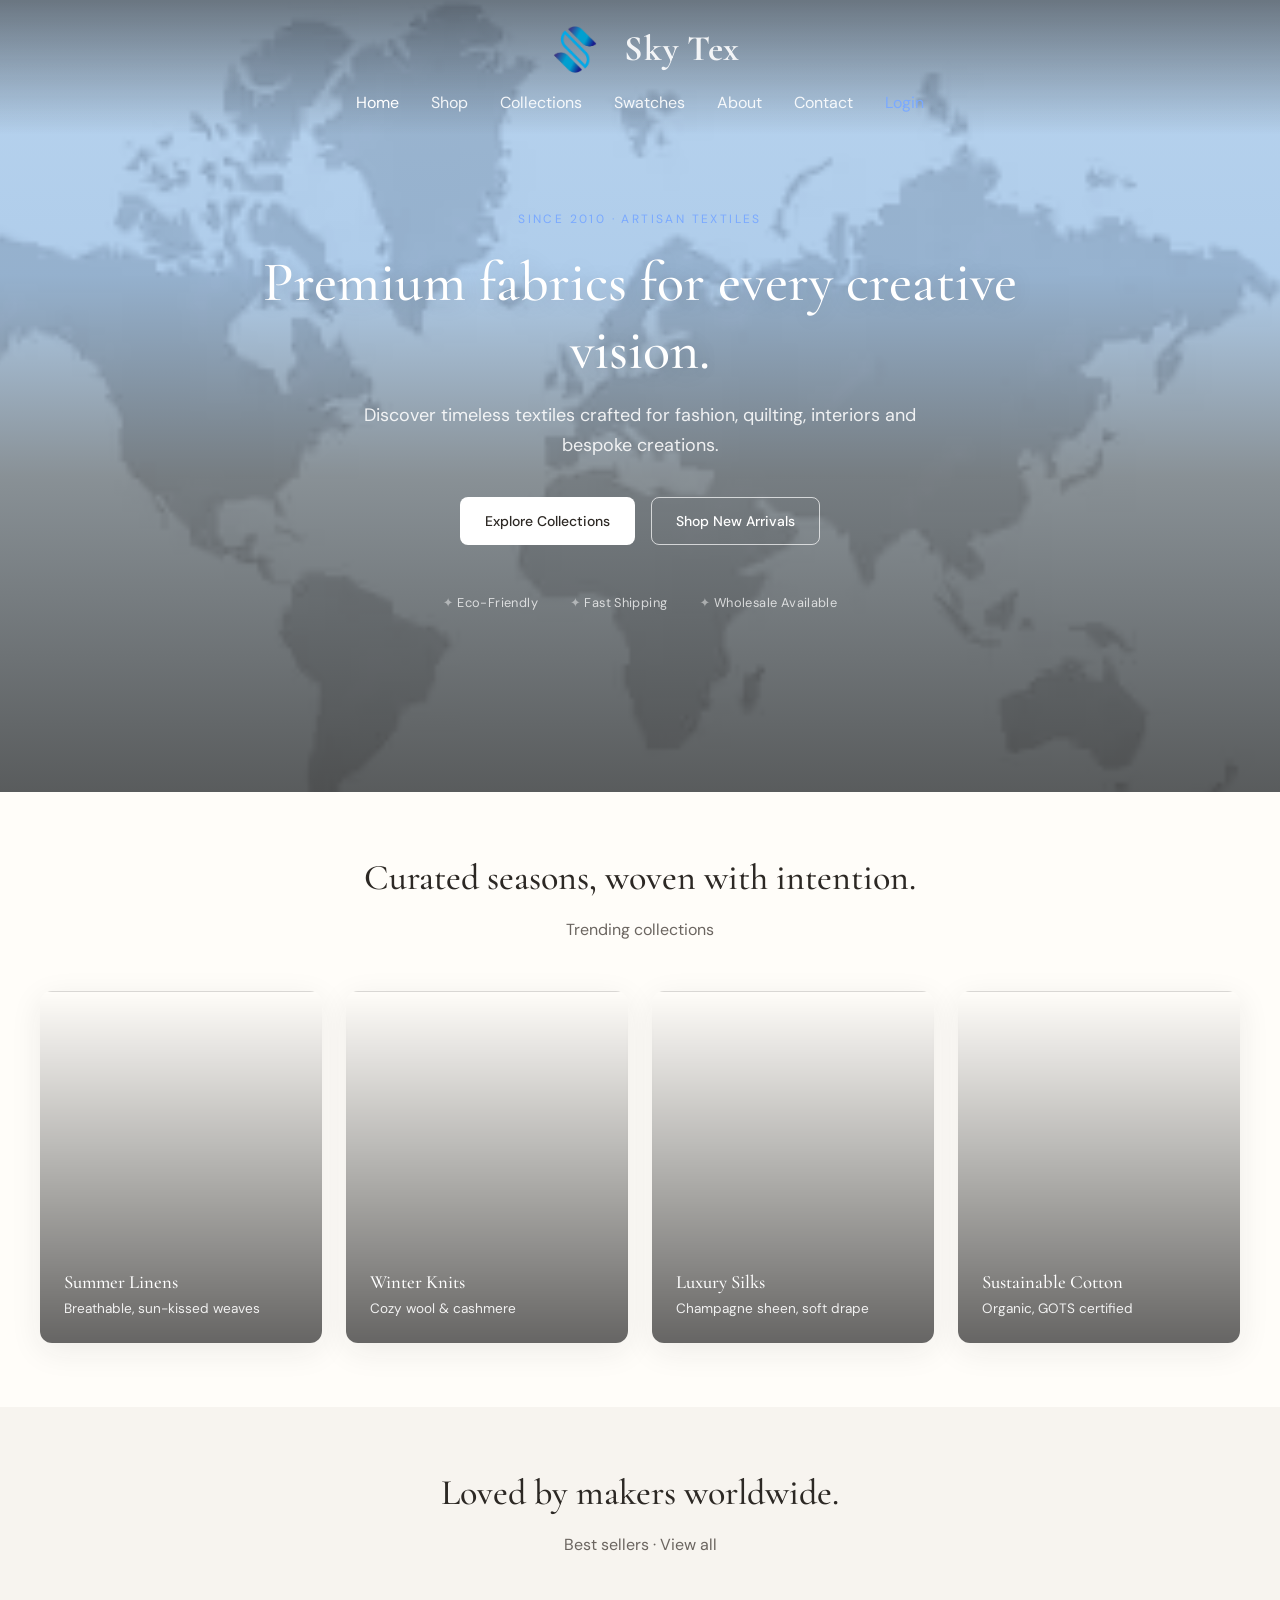
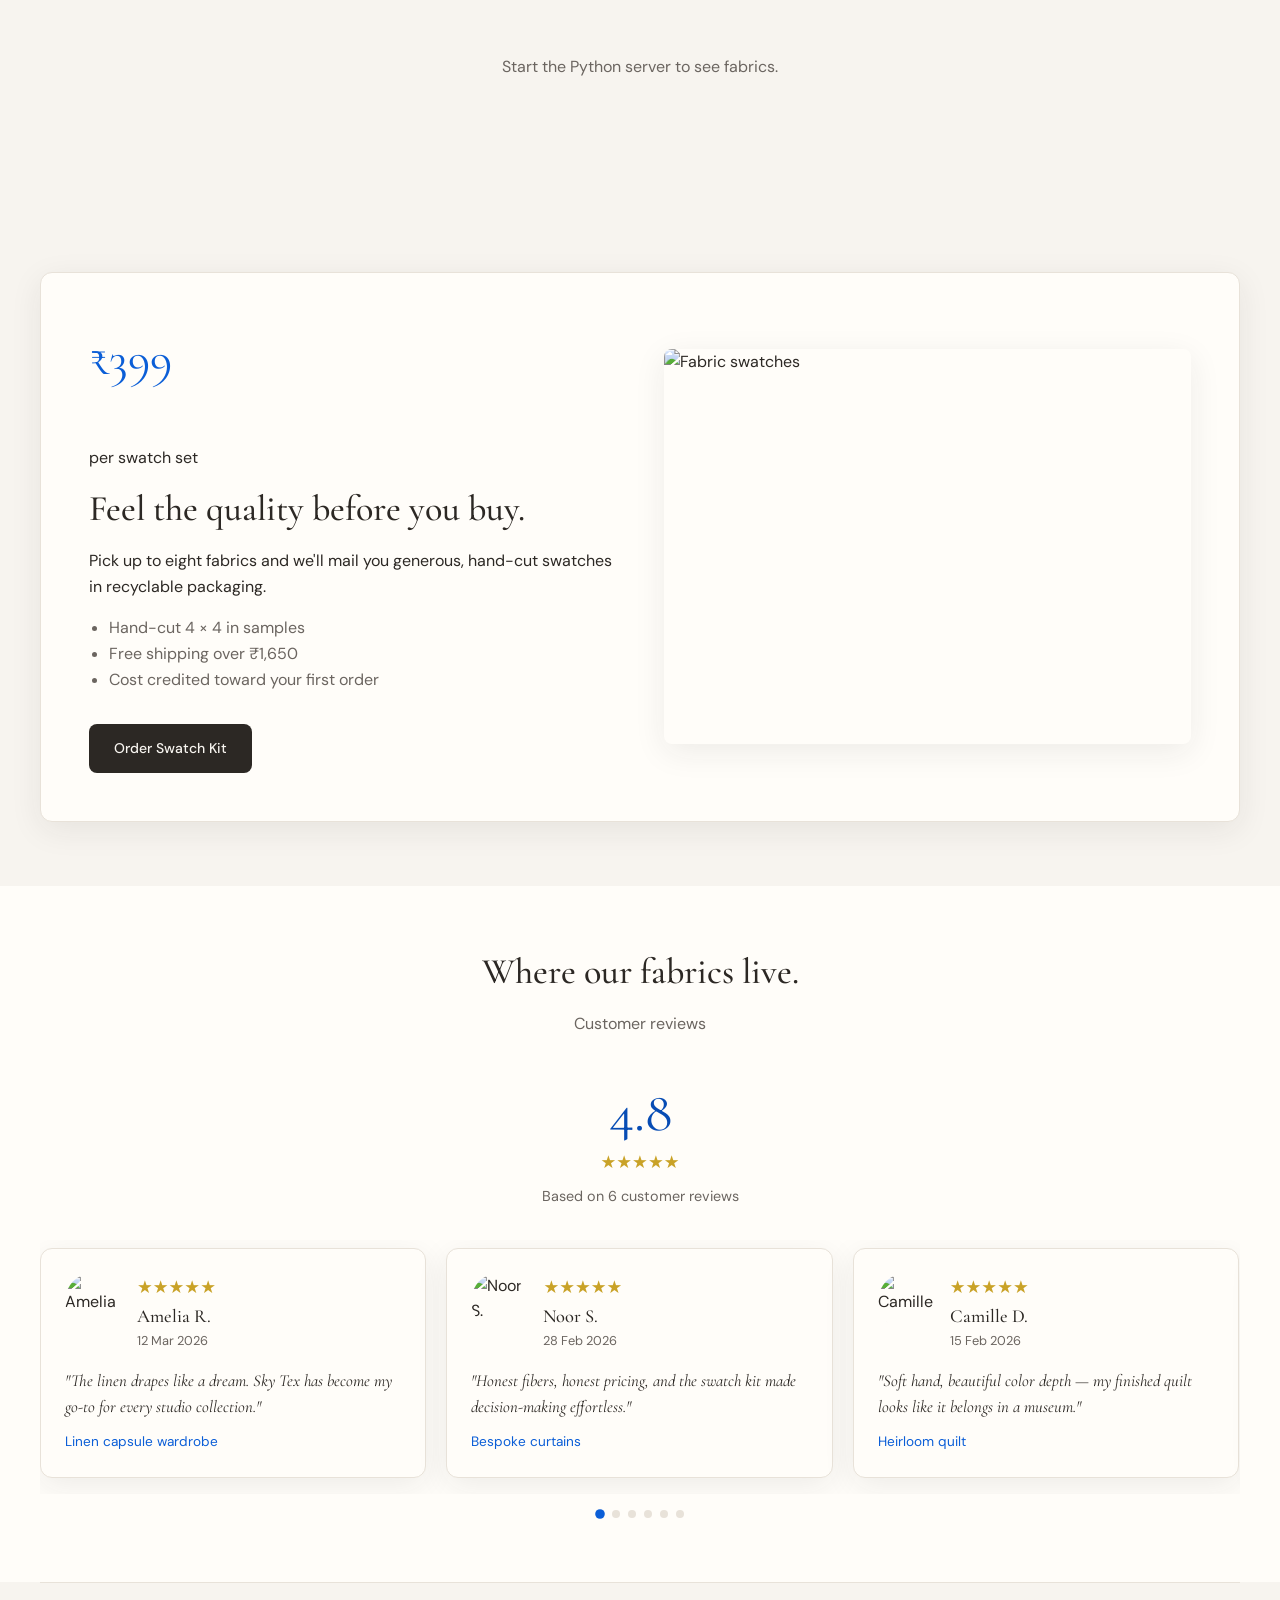
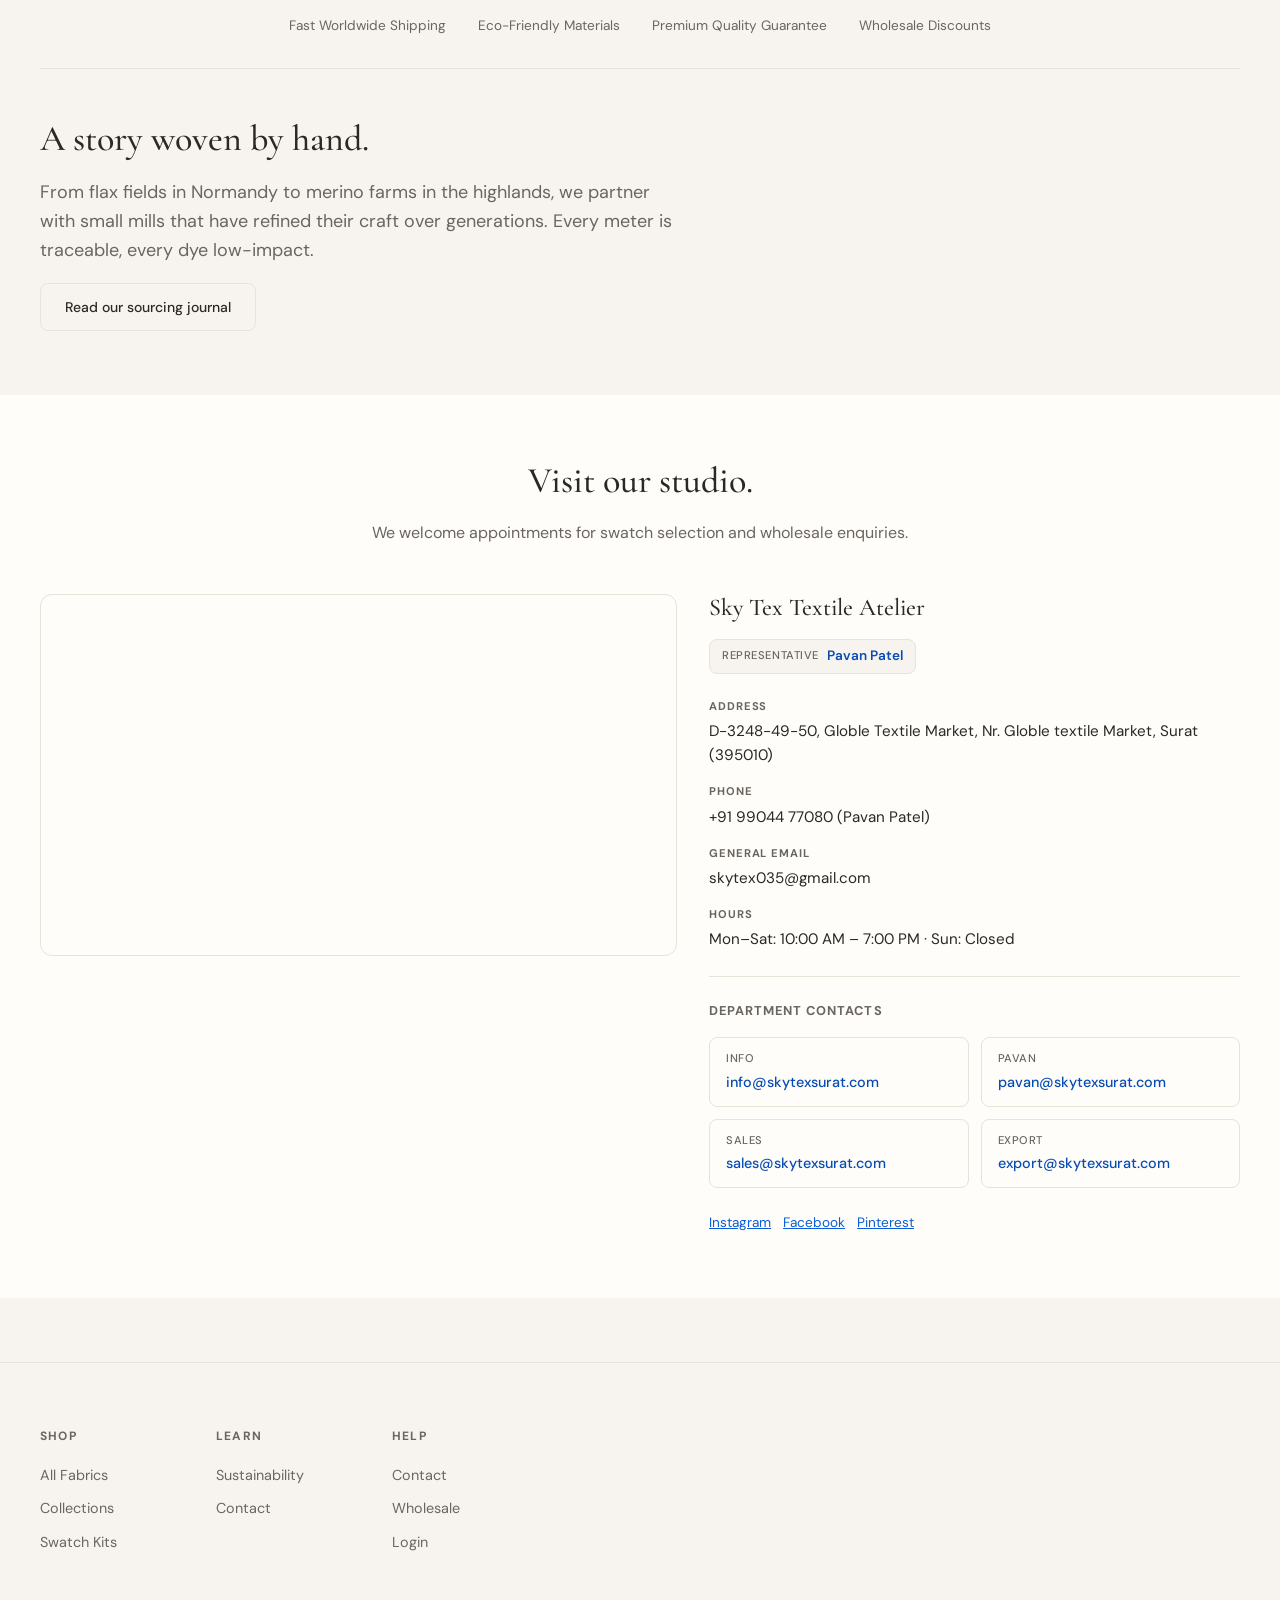
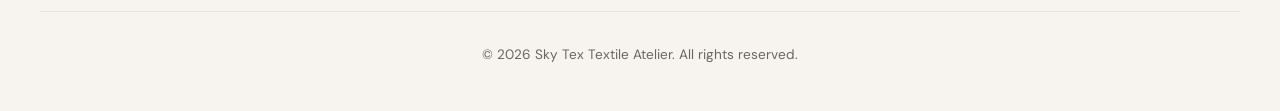
==== commit cebba611: "Add Some thing" ====
--- a/frontend/index.html
+++ b/frontend/index.html
@@ -23,7 +23,7 @@
         <a href="swatches.html">Swatches</a>
         <a href="about.html">About</a>
         <a href="contact.html">Contact</a>
-        <a href="admin.html" class="nav-admin">Admin</a>
+        <a href="Login.html" class="nav-Login">Login</a>
       </nav>
     </div>
   </header>
@@ -160,7 +160,7 @@
           <ul>
             <li><a href="contact.html">Contact</a></li>
             <li><a href="contact.html">Wholesale</a></li>
-            <li><a href="admin.html">Login</a></li>
+            <li><a href="Login.html">Login</a></li>
           </ul>
         </div>
       </div>
--- a/frontend/css/styles.css
+++ b/frontend/css/styles.css
@@ -96,7 +96,7 @@
   color: #fff;
 }
 
-.page-home .site-header--transparent .nav-admin {
+.page-home .site-header--transparent .nav-Login {
   color: var(--accent-light) !important;
 }
 
@@ -156,12 +156,12 @@
   color: var(--accent);
 }
 
-.nav-admin {
+.nav-Login {
   color: var(--accent) !important;
 }
 
-.admin-login h1,
-.admin-header h1 {
+.Login-login h1,
+.Login-header h1 {
   color: var(--accent);
 }
 
@@ -807,9 +807,9 @@
 
 .contact-form input,
 .contact-form textarea,
-.admin-form input,
-.admin-form select,
-.admin-form textarea,
+.Login-form input,
+.Login-form select,
+.Login-form textarea,
 .stacked-form input {
   width: 100%;
   padding: 0.75rem 1rem;
@@ -824,24 +824,24 @@
 
 .contact-form input:focus,
 .contact-form textarea:focus,
-.admin-form input:focus,
-.admin-form select:focus,
-.admin-form textarea:focus,
+.Login-form input:focus,
+.Login-form select:focus,
+.Login-form textarea:focus,
 .stacked-form input:focus {
   outline: none;
   border-color: var(--accent);
   box-shadow: 0 0 0 3px rgba(139, 115, 85, 0.15);
 }
 
-/* Stacked forms (admin login, etc.) */
+/* Stacked forms (Login login, etc.) */
 .stacked-form .form-field,
-.admin-form .form-row > div {
+.Login-form .form-row > div {
   margin-bottom: 1.25rem;
 }
 
 .stacked-form label,
-.admin-form label,
-.admin-login label {
+.Login-form label,
+.Login-login label {
   display: block;
   font-size: 0.8rem;
   font-weight: 500;
@@ -851,7 +851,7 @@
   margin-bottom: 0.45rem;
 }
 
-.admin-form .form-row {
+.Login-form .form-row {
   gap: 1rem 1.25rem;
   margin-bottom: 0.25rem;
 }
@@ -937,13 +937,13 @@
   border-top: 1px solid var(--border);
 }
 
-/* Admin */
-.admin-page {
+/* Login */
+.Login-page {
   min-height: 80vh;
   padding: 3rem 0;
 }
 
-.admin-login {
+.Login-login {
   max-width: 420px;
   margin: 4rem auto;
   padding: 2.75rem 2.5rem;
@@ -953,29 +953,29 @@
   border: 1px solid var(--border);
 }
 
-.admin-login h1 {
+.Login-login h1 {
   text-align: center;
   font-size: 2.25rem;
   margin-bottom: 0.25rem;
 }
 
-.admin-login .stacked-form {
+.Login-login .stacked-form {
   margin-top: 1.5rem;
 }
 
-.admin-login .btn--block {
+.Login-login .btn--block {
   margin-top: 0.5rem;
   padding: 0.9rem;
 }
 
-.admin-login__subtitle {
+.Login-login__subtitle {
   text-align: center;
   color: var(--text-muted);
   margin: 0 0 0.5rem;
   font-size: 0.95rem;
 }
 
-.admin-page {
+.Login-page {
   background: linear-gradient(180deg, var(--bg) 0%, #efe9e0 100%);
   min-height: calc(100vh - 80px);
 }
@@ -986,11 +986,11 @@
   margin-top: 0.5rem;
 }
 
-.admin-dashboard h1 {
+.Login-dashboard h1 {
   margin-bottom: 0.5rem;
 }
 
-.admin-form {
+.Login-form {
   background: var(--bg-card);
   padding: 2rem;
   border-radius: var(--radius);
@@ -998,42 +998,42 @@
   box-shadow: var(--shadow);
 }
 
-.admin-form .form-row {
+.Login-form .form-row {
   display: grid;
   grid-template-columns: repeat(auto-fill, minmax(200px, 1fr));
   gap: 0 1rem;
 }
 
-.admin-table-wrap {
+.Login-table-wrap {
   overflow-x: auto;
 }
 
-.admin-table {
+.Login-table {
   width: 100%;
   border-collapse: collapse;
   font-size: 0.9rem;
 }
 
-.admin-table th,
-.admin-table td {
+.Login-table th,
+.Login-table td {
   padding: 0.75rem;
   text-align: left;
   border-bottom: 1px solid var(--border);
 }
 
-.admin-thumb {
+.Login-thumb {
   width: 48px;
   height: 48px;
   object-fit: cover;
   border-radius: var(--radius);
 }
 
-.admin-actions {
+.Login-actions {
   display: flex;
   gap: 0.5rem;
 }
 
-.admin-header {
+.Login-header {
   display: flex;
   justify-content: space-between;
   align-items: center;
@@ -1493,7 +1493,7 @@
   margin-bottom: 1rem;
 }
 
-/* Admin media upload */
+/* Login media upload */
 .media-drop-zone {
   border: 2px dashed var(--border);
   border-radius: var(--radius-lg);
